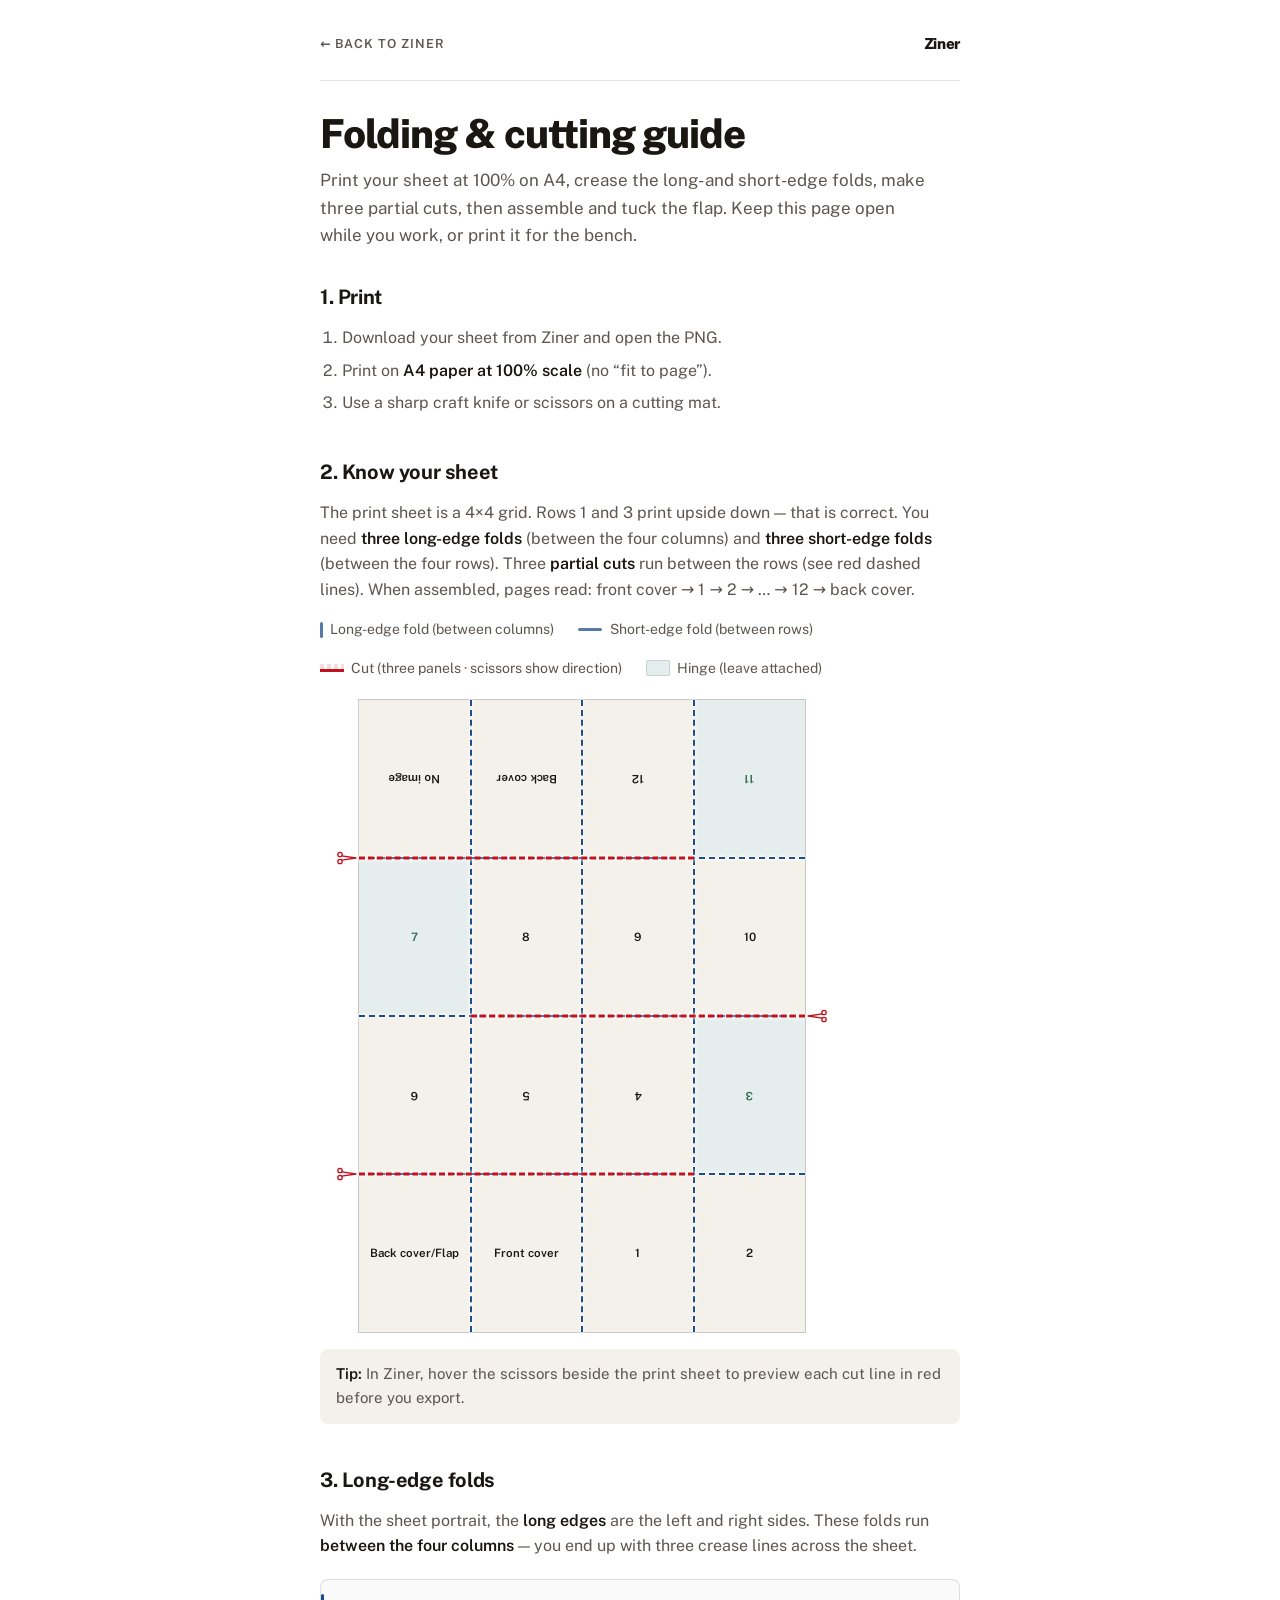
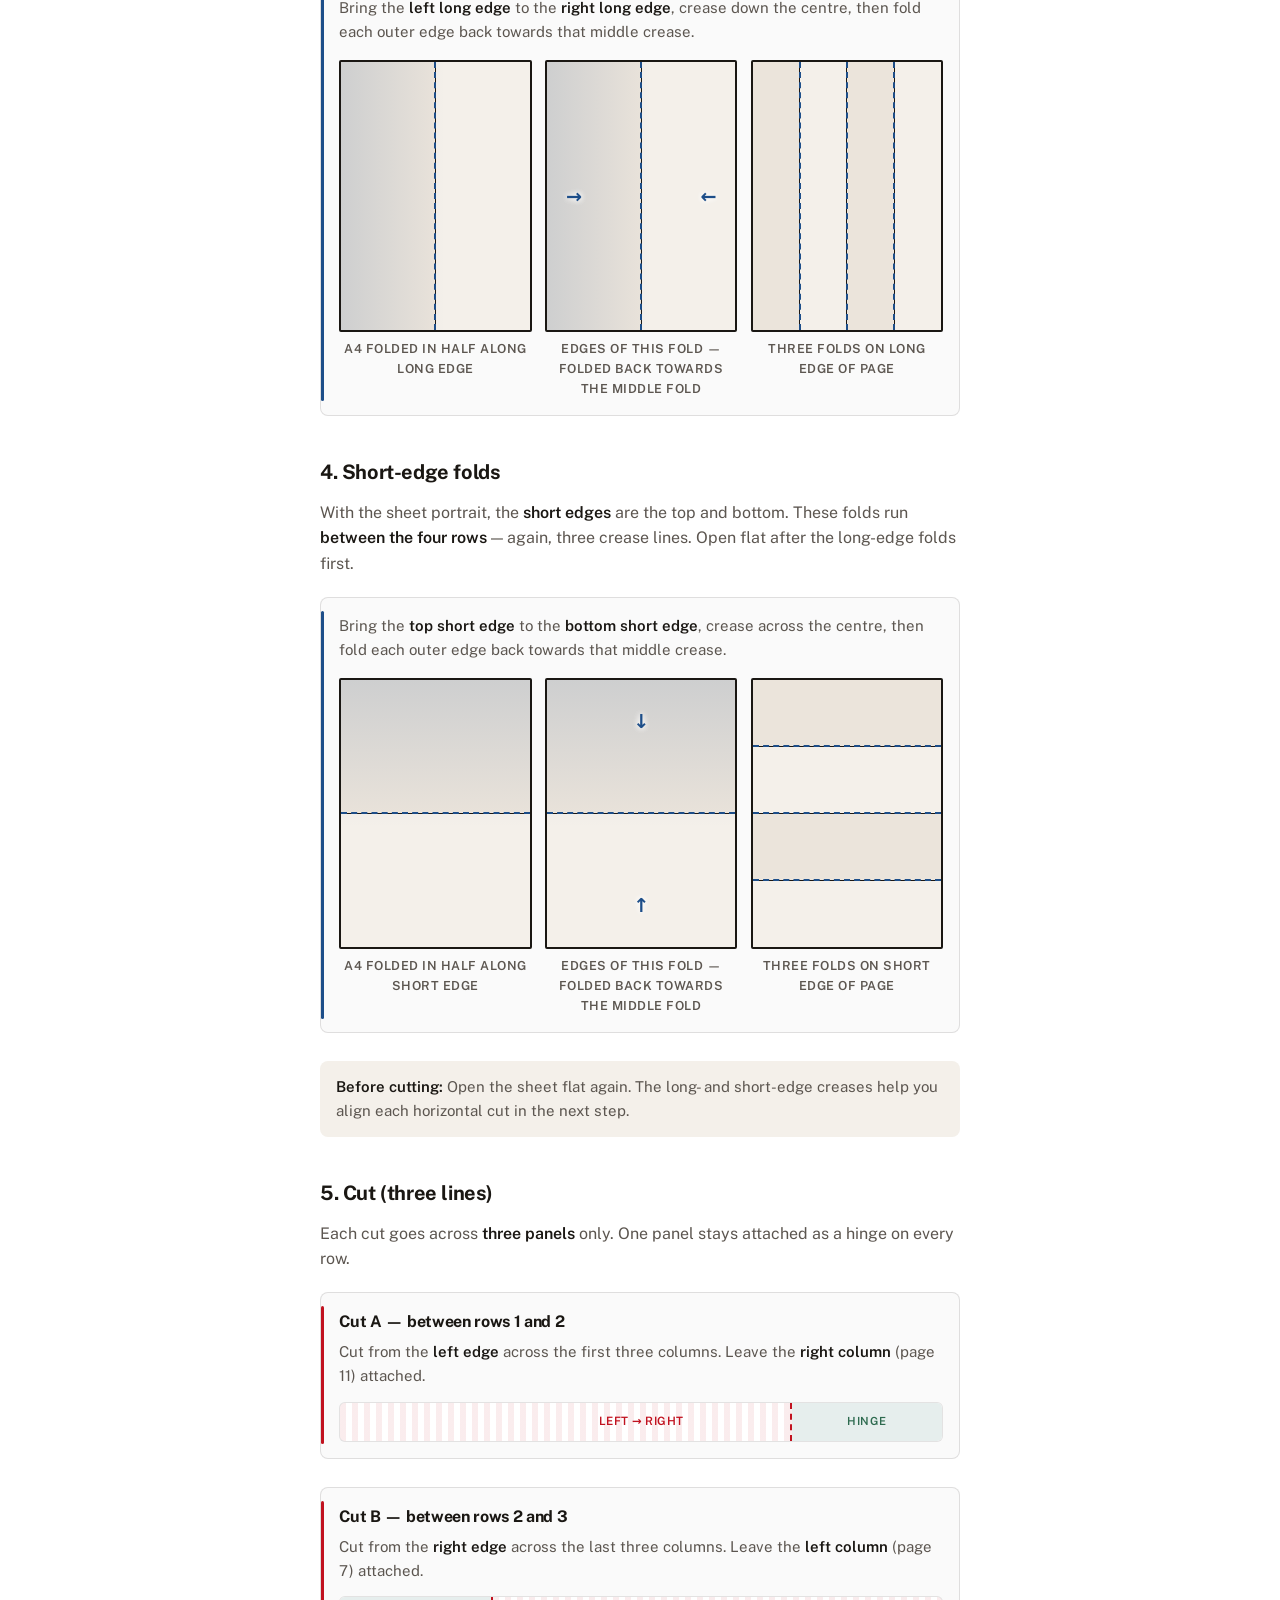
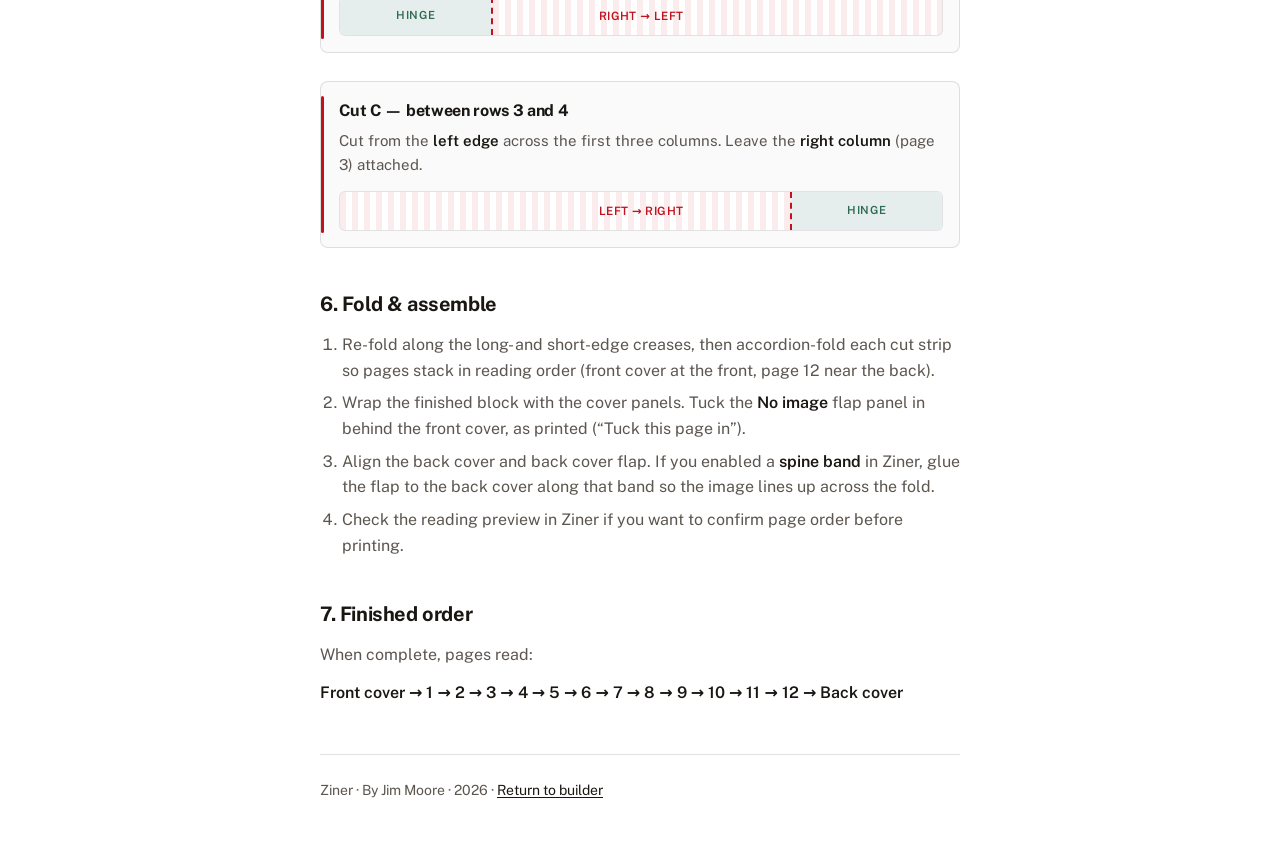
==== assemble.html @ 84a5a55b "Add folding and assembly guide with Fotosyn typography refresh. Introduce assemble.html for print fo" ====
<!DOCTYPE html>
<html lang="en">
<head>
  <meta charset="UTF-8">
  <meta name="viewport" content="width=device-width, initial-scale=1.0">
  <title>Folding &amp; cutting guide — Ziner</title>
  <meta name="description" content="How to cut, fold, and assemble a Ziner zine from a single A4 print sheet.">
  <link rel="preconnect" href="https://fonts.googleapis.com">
  <link rel="preconnect" href="https://fonts.gstatic.com" crossorigin>
  <link href="https://fonts.googleapis.com/css2?family=Public+Sans:wght@400;500;600;700;800&family=JetBrains+Mono:wght@400;500&display=swap" rel="stylesheet">
  <link rel="stylesheet" href="assemble.css">
</head>
<body>
  <div class="page">
    <header class="topbar">
      <a class="topbar__back" href="index.html">← Back to Ziner</a>
      <span class="topbar__brand">Ziner</span>
    </header>

    <div class="hero">
      <h1 class="hero__title">Folding &amp; cutting guide</h1>
      <p class="hero__lede">Print your sheet at 100% on A4, crease the long- and short-edge folds, make three partial cuts, then assemble and tuck the flap. Keep this page open while you work, or print it for the bench.</p>
    </div>

    <section class="section">
      <h2>1. Print</h2>
      <ol>
        <li>Download your sheet from Ziner and open the PNG.</li>
        <li>Print on <strong>A4 paper at 100% scale</strong> (no “fit to page”).</li>
        <li>Use a sharp craft knife or scissors on a cutting mat.</li>
      </ol>
    </section>

    <section class="section">
      <h2>2. Know your sheet</h2>
      <p>The print sheet is a 4×4 grid. Rows 1 and 3 print upside down — that is correct. You need <strong>three long-edge folds</strong> (between the four columns) and <strong>three short-edge folds</strong> (between the four rows). Three <strong>partial cuts</strong> run between the rows (see red dashed lines). When assembled, pages read: front cover → 1 → 2 → … → 12 → back cover.</p>

      <div class="legend" aria-hidden="true">
        <span class="legend__item"><span class="legend__swatch legend__swatch--fold legend__swatch--fold-long"></span> Long-edge fold (between columns)</span>
        <span class="legend__item"><span class="legend__swatch legend__swatch--fold legend__swatch--fold-short"></span> Short-edge fold (between rows)</span>
        <span class="legend__item"><span class="legend__swatch legend__swatch--cut"></span> Cut (three panels · scissors show direction)</span>
        <span class="legend__item"><span class="legend__swatch legend__swatch--hinge"></span> Hinge (leave attached)</span>
      </div>

      <div class="sheet-diagram-wrap">
        <div class="sheet-diagram-cuts sheet-diagram-cuts--left" aria-hidden="true">
          <div class="sheet-diagram__cut-guide sheet-diagram__cut-guide--1-2">
            <svg class="sheet-diagram__scissors" viewBox="0 0 24 16" width="22" height="14" aria-hidden="true">
              <circle cx="4" cy="4" r="2.5" fill="none" stroke="currentColor" stroke-width="1.5"/>
              <circle cx="4" cy="12" r="2.5" fill="none" stroke="currentColor" stroke-width="1.5"/>
              <path d="M6 5.5 L22 8" stroke="currentColor" stroke-width="1.5" stroke-linecap="round"/>
              <path d="M6 10.5 L22 8" stroke="currentColor" stroke-width="1.5" stroke-linecap="round"/>
            </svg>
          </div>
          <div class="sheet-diagram__cut-guide sheet-diagram__cut-guide--3-4">
            <svg class="sheet-diagram__scissors" viewBox="0 0 24 16" width="22" height="14" aria-hidden="true">
              <circle cx="4" cy="4" r="2.5" fill="none" stroke="currentColor" stroke-width="1.5"/>
              <circle cx="4" cy="12" r="2.5" fill="none" stroke="currentColor" stroke-width="1.5"/>
              <path d="M6 5.5 L22 8" stroke="currentColor" stroke-width="1.5" stroke-linecap="round"/>
              <path d="M6 10.5 L22 8" stroke="currentColor" stroke-width="1.5" stroke-linecap="round"/>
            </svg>
          </div>
        </div>

        <div class="sheet-diagram" role="img" aria-label="Four by four zine sheet with fold creases, hinge panels, and three partial cut lines between rows one and two, two and three, and three and four.">
          <span class="sheet-diagram__fold-line sheet-diagram__fold-line--long sheet-diagram__fold-line--pos-1" aria-hidden="true"></span>
          <span class="sheet-diagram__fold-line sheet-diagram__fold-line--long sheet-diagram__fold-line--pos-2" aria-hidden="true"></span>
          <span class="sheet-diagram__fold-line sheet-diagram__fold-line--long sheet-diagram__fold-line--pos-3" aria-hidden="true"></span>
          <span class="sheet-diagram__fold-line sheet-diagram__fold-line--short sheet-diagram__fold-line--pos-1" aria-hidden="true"></span>
          <span class="sheet-diagram__fold-line sheet-diagram__fold-line--short sheet-diagram__fold-line--pos-2" aria-hidden="true"></span>
          <span class="sheet-diagram__fold-line sheet-diagram__fold-line--short sheet-diagram__fold-line--pos-3" aria-hidden="true"></span>

          <div class="sheet-row">
            <div class="panel panel--flipped">No image</div>
            <div class="panel panel--flipped">Back cover</div>
            <div class="panel panel--flipped">12</div>
            <div class="panel panel--flipped panel--hinge">11</div>
          </div>
          <div class="sheet-row">
            <div class="panel panel--hinge">7</div>
            <div class="panel">8</div>
            <div class="panel">9</div>
            <div class="panel">10</div>
          </div>
          <div class="sheet-row">
            <div class="panel panel--flipped">6</div>
            <div class="panel panel--flipped">5</div>
            <div class="panel panel--flipped">4</div>
            <div class="panel panel--flipped panel--hinge">3</div>
          </div>
          <div class="sheet-row">
            <div class="panel">Back cover/Flap</div>
            <div class="panel">Front cover</div>
            <div class="panel">1</div>
            <div class="panel">2</div>
          </div>

          <span class="sheet-diagram__cut-span sheet-diagram__cut-span--1-2 sheet-diagram__cut-span--from-left" aria-hidden="true"></span>
          <span class="sheet-diagram__cut-span sheet-diagram__cut-span--2-3 sheet-diagram__cut-span--from-right" aria-hidden="true"></span>
          <span class="sheet-diagram__cut-span sheet-diagram__cut-span--3-4 sheet-diagram__cut-span--from-left" aria-hidden="true"></span>
        </div>

        <div class="sheet-diagram-cuts sheet-diagram-cuts--right" aria-hidden="true">
          <div class="sheet-diagram__cut-guide sheet-diagram__cut-guide--2-3">
            <svg class="sheet-diagram__scissors sheet-diagram__scissors--flip" viewBox="0 0 24 16" width="22" height="14" aria-hidden="true">
              <circle cx="4" cy="4" r="2.5" fill="none" stroke="currentColor" stroke-width="1.5"/>
              <circle cx="4" cy="12" r="2.5" fill="none" stroke="currentColor" stroke-width="1.5"/>
              <path d="M6 5.5 L22 8" stroke="currentColor" stroke-width="1.5" stroke-linecap="round"/>
              <path d="M6 10.5 L22 8" stroke="currentColor" stroke-width="1.5" stroke-linecap="round"/>
            </svg>
          </div>
        </div>
      </div>

      <p class="note"><strong>Tip:</strong> In Ziner, hover the scissors beside the print sheet to preview each cut line in red before you export.</p>
    </section>

    <section class="section">
      <h2>3. Long-edge folds</h2>
      <p>With the sheet portrait, the <strong>long edges</strong> are the left and right sides. These folds run <strong>between the four columns</strong> — you end up with three crease lines across the sheet.</p>

      <div class="fold-block">
        <p>Bring the <strong>left long edge</strong> to the <strong>right long edge</strong>, crease down the centre, then fold each outer edge back towards that middle crease.</p>
        <div class="fold-sequence" aria-hidden="true">
          <figure class="fold-step">
            <div class="fold-sheet fold-sheet--half">
              <div class="fold-sheet__cols">
                <span class="fold-sheet__col"></span>
                <span class="fold-sheet__col"></span>
                <span class="fold-sheet__col"></span>
                <span class="fold-sheet__col"></span>
              </div>
              <span class="fold-sheet__crease"></span>
            </div>
            <figcaption>A4 folded in half along long edge</figcaption>
          </figure>
          <figure class="fold-step">
            <div class="fold-sheet fold-sheet--half">
              <div class="fold-sheet__cols">
                <span class="fold-sheet__col"></span>
                <span class="fold-sheet__col"></span>
                <span class="fold-sheet__col"></span>
                <span class="fold-sheet__col"></span>
              </div>
              <span class="fold-sheet__crease"></span>
              <span class="fold-sheet__edge-arrow fold-sheet__edge-arrow--left">→</span>
              <span class="fold-sheet__edge-arrow fold-sheet__edge-arrow--right">←</span>
            </div>
            <figcaption>Edges of this fold — folded back towards the middle fold</figcaption>
          </figure>
          <figure class="fold-step">
            <div class="fold-sheet">
              <div class="fold-sheet__cols">
                <span class="fold-sheet__col"></span>
                <span class="fold-sheet__col"></span>
                <span class="fold-sheet__col"></span>
                <span class="fold-sheet__col"></span>
              </div>
              <span class="fold-sheet__crease fold-sheet__crease--quarter-left"></span>
              <span class="fold-sheet__crease"></span>
              <span class="fold-sheet__crease fold-sheet__crease--quarter-right"></span>
            </div>
            <figcaption>Three folds on long edge of page</figcaption>
          </figure>
        </div>
      </div>
    </section>

    <section class="section">
      <h2>4. Short-edge folds</h2>
      <p>With the sheet portrait, the <strong>short edges</strong> are the top and bottom. These folds run <strong>between the four rows</strong> — again, three crease lines. Open flat after the long-edge folds first.</p>

      <div class="fold-block">
        <p>Bring the <strong>top short edge</strong> to the <strong>bottom short edge</strong>, crease across the centre, then fold each outer edge back towards that middle crease.</p>
        <div class="fold-sequence" aria-hidden="true">
          <figure class="fold-step">
            <div class="fold-sheet fold-sheet--half-h">
              <div class="fold-sheet__rows">
                <span class="fold-sheet__row"></span>
                <span class="fold-sheet__row"></span>
                <span class="fold-sheet__row"></span>
                <span class="fold-sheet__row"></span>
              </div>
              <span class="fold-sheet__crease-h"></span>
            </div>
            <figcaption>A4 folded in half along short edge</figcaption>
          </figure>
          <figure class="fold-step">
            <div class="fold-sheet fold-sheet--half-h">
              <div class="fold-sheet__rows">
                <span class="fold-sheet__row"></span>
                <span class="fold-sheet__row"></span>
                <span class="fold-sheet__row"></span>
                <span class="fold-sheet__row"></span>
              </div>
              <span class="fold-sheet__crease-h"></span>
              <span class="fold-sheet__edge-arrow fold-sheet__edge-arrow--top">↓</span>
              <span class="fold-sheet__edge-arrow fold-sheet__edge-arrow--bottom">↑</span>
            </div>
            <figcaption>Edges of this fold — folded back towards the middle fold</figcaption>
          </figure>
          <figure class="fold-step">
            <div class="fold-sheet">
              <div class="fold-sheet__rows">
                <span class="fold-sheet__row"></span>
                <span class="fold-sheet__row"></span>
                <span class="fold-sheet__row"></span>
                <span class="fold-sheet__row"></span>
              </div>
              <span class="fold-sheet__crease-h fold-sheet__crease-h--quarter-top"></span>
              <span class="fold-sheet__crease-h"></span>
              <span class="fold-sheet__crease-h fold-sheet__crease-h--quarter-bottom"></span>
            </div>
            <figcaption>Three folds on short edge of page</figcaption>
          </figure>
        </div>
      </div>

      <p class="note"><strong>Before cutting:</strong> Open the sheet flat again. The long- and short-edge creases help you align each horizontal cut in the next step.</p>
    </section>

    <section class="section">
      <h2>5. Cut (three lines)</h2>
      <p>Each cut goes across <strong>three panels</strong> only. One panel stays attached as a hinge on every row.</p>

      <div class="cut-block">
        <h3>Cut A — between rows 1 and 2</h3>
        <p>Cut from the <strong>left edge</strong> across the first three columns. Leave the <strong>right column</strong> (page 11) attached.</p>
        <div class="cut-visual" aria-hidden="true">
          <div class="cut-visual__segments">
            <div class="cut-visual__cut"></div>
            <div class="cut-visual__hinge">Hinge</div>
          </div>
          <span class="cut-visual__label">Left → right</span>
        </div>
      </div>

      <div class="cut-block">
        <h3>Cut B — between rows 2 and 3</h3>
        <p>Cut from the <strong>right edge</strong> across the last three columns. Leave the <strong>left column</strong> (page 7) attached.</p>
        <div class="cut-visual" aria-hidden="true">
          <div class="cut-visual__segments cut-visual__segments--reverse">
            <div class="cut-visual__cut"></div>
            <div class="cut-visual__hinge">Hinge</div>
          </div>
          <span class="cut-visual__label">Right → left</span>
        </div>
      </div>

      <div class="cut-block">
        <h3>Cut C — between rows 3 and 4</h3>
        <p>Cut from the <strong>left edge</strong> across the first three columns. Leave the <strong>right column</strong> (page 3) attached.</p>
        <div class="cut-visual" aria-hidden="true">
          <div class="cut-visual__segments">
            <div class="cut-visual__cut"></div>
            <div class="cut-visual__hinge">Hinge</div>
          </div>
          <span class="cut-visual__label">Left → right</span>
        </div>
      </div>
    </section>

    <section class="section">
      <h2>6. Fold &amp; assemble</h2>
      <ol>
        <li>Re-fold along the long- and short-edge creases, then accordion-fold each cut strip so pages stack in reading order (front cover at the front, page 12 near the back).</li>
        <li>Wrap the finished block with the cover panels. Tuck the <strong>No image</strong> flap panel in behind the front cover, as printed (“Tuck this page in”).</li>
        <li>Align the back cover and back cover flap. If you enabled a <strong>spine band</strong> in Ziner, glue the flap to the back cover along that band so the image lines up across the fold.</li>
        <li>Check the reading preview in Ziner if you want to confirm page order before printing.</li>
      </ol>
    </section>

    <section class="section">
      <h2>7. Finished order</h2>
      <p>When complete, pages read:</p>
      <p><strong>Front cover → 1 → 2 → 3 → 4 → 5 → 6 → 7 → 8 → 9 → 10 → 11 → 12 → Back cover</strong></p>
    </section>

    <footer class="footer">
      <p>Ziner · By Jim Moore · 2026 · <a href="index.html">Return to builder</a></p>
    </footer>
  </div>
</body>
</html>
---- assemble.css ----
*,
*::before,
*::after {
  box-sizing: border-box;
}

:root {
  --bg: #ffffff;
  --ink: #1a1713;
  --muted: #5c5650;
  --line: rgba(26, 23, 19, 0.12);
  --cut: #c1121f;
  --fold: #1d4e89;
  --sheet-grid: rgba(26, 23, 19, 0.07);
  --sheet-outline: rgba(26, 23, 19, 0.18);
  --hinge: #2d6a4f;
  --hinge-fill: #e6eeed;
  --panel-bg: #f4f0ea;
  --display: "Public Sans", system-ui, sans-serif;
  --sans: "Public Sans", system-ui, sans-serif;
  --mono: "JetBrains Mono", monospace;
  --page-max: 44rem;
  --page-pad: clamp(1.25rem, 4vw, 2rem);
}

html {
  scroll-behavior: smooth;
  -webkit-text-size-adjust: 100%;
  text-size-adjust: 100%;
}

body {
  margin: 0;
  background: var(--bg);
  color: var(--ink);
  font-family: var(--sans);
  font-size: 1rem;
  font-weight: 400;
  line-height: 1.6;
  -webkit-font-smoothing: antialiased;
}

a {
  color: var(--ink);
  text-underline-offset: 2px;
}

a:hover {
  color: var(--muted);
}

.page {
  width: min(var(--page-max), 100%);
  margin: 0 auto;
  padding: var(--page-pad);
  padding-bottom: 3rem;
}

.topbar {
  display: flex;
  align-items: center;
  justify-content: space-between;
  gap: 1rem;
  padding-bottom: 1.5rem;
  margin-bottom: 2rem;
  border-bottom: 1px solid var(--line);
}

.topbar__back {
  font-size: 0.78rem;
  font-weight: 600;
  letter-spacing: 0.08em;
  text-transform: uppercase;
  text-decoration: none;
  color: var(--muted);
}

.topbar__back:hover {
  color: var(--ink);
}

.topbar__brand {
  font-family: var(--display);
  font-weight: 800;
  font-size: 0.95rem;
  letter-spacing: -0.02em;
}

.hero__title {
  margin: 0 0 0.75rem;
  font-family: var(--display);
  font-weight: 800;
  font-size: clamp(1.75rem, 5vw, 2.5rem);
  letter-spacing: -0.03em;
  line-height: 1.05;
}

.hero__lede {
  margin: 0 0 2rem;
  font-size: 1.0625rem;
  color: var(--muted);
  max-width: 38rem;
}

.section {
  margin-bottom: 2.5rem;
}

.section h2 {
  margin: 0 0 0.75rem;
  font-family: var(--display);
  font-weight: 700;
  font-size: 1.25rem;
  letter-spacing: -0.02em;
}

.section p,
.section ol {
  margin: 0 0 0.75rem;
  color: var(--muted);
}

.section p:last-child,
.section ol:last-child {
  margin-bottom: 0;
}

.section strong {
  color: var(--ink);
  font-weight: 600;
}

.section ol {
  padding-left: 1.35rem;
}

.section li {
  margin-bottom: 0.45rem;
}

.legend {
  display: flex;
  flex-wrap: wrap;
  gap: 1rem 1.5rem;
  margin: 1rem 0 1.25rem;
  font-size: 0.875rem;
  color: var(--muted);
}

.legend__item {
  display: inline-flex;
  align-items: center;
  gap: 0.45rem;
}

.legend__swatch {
  width: 1.5rem;
  height: 0.2rem;
  border-radius: 999px;
}

.legend__swatch--cut {
  width: 1.5rem;
  height: 0.45rem;
  border-radius: 0;
  background: repeating-linear-gradient(
    90deg,
    rgba(193, 18, 31, 0.15),
    rgba(193, 18, 31, 0.15) 4px,
    transparent 4px,
    transparent 7px
  );
  box-shadow: inset 0 -3px 0 var(--cut);
}

.legend__swatch--hinge {
  width: 1.5rem;
  height: 1rem;
  border-radius: 2px;
  background: var(--hinge-fill);
  box-shadow: inset 0 0 0 1px rgba(45, 106, 79, 0.2);
}

.legend__swatch--fold {
  background: var(--fold);
  opacity: 0.75;
}

.legend__swatch--fold-long {
  width: 0.2rem;
  height: 1rem;
  border-radius: 2px;
}

.legend__swatch--fold-short {
  width: 1.5rem;
  height: 0.2rem;
  border-radius: 999px;
}

.sheet-diagram-wrap {
  display: flex;
  align-items: stretch;
  width: 100%;
  max-width: calc(28rem + 4.75rem);
  margin: 0 0 1rem;
}

.sheet-diagram-wrap .sheet-diagram {
  flex: 1;
  min-width: 0;
  max-width: none;
  margin: 0;
}

.sheet-diagram-cuts {
  position: relative;
  flex: 0 0 2.375rem;
  width: 2.375rem;
}

.sheet-diagram__cut-guide {
  position: absolute;
  left: 0;
  right: 0;
  display: flex;
  align-items: center;
  transform: translateY(-50%);
}

.sheet-diagram__cut-guide--1-2 {
  top: 25%;
}

.sheet-diagram__cut-guide--2-3 {
  top: 50%;
}

.sheet-diagram__cut-guide--3-4 {
  top: 75%;
}

.sheet-diagram-cuts--left .sheet-diagram__cut-guide {
  justify-content: flex-end;
}

.sheet-diagram-cuts--right .sheet-diagram__cut-guide {
  justify-content: flex-start;
}

.sheet-diagram__scissors {
  flex-shrink: 0;
  color: var(--cut);
}

.sheet-diagram__scissors--flip {
  transform: scaleX(-1);
}

.sheet-diagram__cut-span {
  position: absolute;
  z-index: 5;
  height: 0;
  border-top: 3px dashed var(--cut);
  pointer-events: none;
  filter: drop-shadow(0 0 2px #fff);
}

.sheet-diagram__cut-span--from-left {
  left: 0;
  width: 75%;
}

.sheet-diagram__cut-span--from-right {
  right: 0;
  width: 75%;
}

.sheet-diagram__cut-span--1-2 {
  top: 25%;
  transform: translateY(-50%);
}

.sheet-diagram__cut-span--2-3 {
  top: 50%;
  transform: translateY(-50%);
}

.sheet-diagram__cut-span--3-4 {
  top: 75%;
  transform: translateY(-50%);
}

.sheet-diagram {
  position: relative;
  display: grid;
  grid-template-rows: repeat(4, 1fr);
  aspect-ratio: 1 / 1.414;
  max-width: 28rem;
  border: 1px solid var(--sheet-outline);
  background: var(--sheet-grid);
  gap: 1px;
}

.sheet-row {
  display: grid;
  grid-template-columns: repeat(4, 1fr);
  gap: 1px;
  min-height: 0;
}

.sheet-row + .sheet-row {
  margin-top: 1px;
}

.panel {
  position: relative;
  z-index: 1;
  display: flex;
  align-items: center;
  justify-content: center;
  padding: 0.35rem;
  background: var(--panel-bg);
  font-size: clamp(0.55rem, 2.4vw, 0.72rem);
  font-weight: 600;
  line-height: 1.15;
  text-align: center;
  color: var(--ink);
}

.panel--flipped {
  transform: rotate(180deg);
}

.panel--hinge,
.cut-visual__hinge {
  background: var(--hinge-fill);
  color: var(--hinge);
}

.panel--hinge small {
  color: var(--hinge);
}

.panel small {
  display: block;
  font-size: 0.85em;
  font-weight: 500;
  color: var(--muted);
}

.sheet-diagram__fold-line {
  position: absolute;
  pointer-events: none;
  z-index: 2;
  filter: drop-shadow(0 0 1px #fff) drop-shadow(0 0 2px #fff);
}

.sheet-diagram__fold-line--long {
  top: 0;
  bottom: 0;
  width: 0;
  border-left: 2.5px dashed var(--fold);
  transform: translateX(-50%);
}

.sheet-diagram__fold-line--long.sheet-diagram__fold-line--pos-1 {
  left: 25%;
}

.sheet-diagram__fold-line--long.sheet-diagram__fold-line--pos-2 {
  left: 50%;
}

.sheet-diagram__fold-line--long.sheet-diagram__fold-line--pos-3 {
  left: 75%;
}

.sheet-diagram__fold-line--short {
  left: 0;
  right: 0;
  height: 0;
  border-top: 2.5px dashed var(--fold);
  transform: translateY(-50%);
}

.sheet-diagram__fold-line--short.sheet-diagram__fold-line--pos-1 {
  top: 25%;
}

.sheet-diagram__fold-line--short.sheet-diagram__fold-line--pos-2 {
  top: 50%;
}

.sheet-diagram__fold-line--short.sheet-diagram__fold-line--pos-3 {
  top: 75%;
}

.fold-block {
  position: relative;
  margin: 1.25rem 0 1.75rem;
  padding: 1rem 1rem 1rem 1.15rem;
  border: 1px solid var(--line);
  border-radius: 8px;
  background: #fafafa;
}

.fold-block h3 {
  margin: 0 0 0.35rem;
  font-family: var(--display);
  font-size: 1rem;
  font-weight: 700;
  letter-spacing: -0.02em;
}

.fold-block p {
  margin: 0;
  font-size: 0.9375rem;
  color: var(--muted);
}

.fold-block::before {
  content: "";
  position: absolute;
  left: 0;
  top: 0.85rem;
  bottom: 0.85rem;
  width: 3px;
  border-radius: 999px;
  background: var(--fold);
}

.fold-sequence {
  display: grid;
  grid-template-columns: repeat(3, minmax(0, 1fr));
  gap: 0.85rem;
  margin-top: 1rem;
}

.fold-step {
  margin: 0;
}

.fold-step figcaption {
  margin-top: 0.45rem;
  font-size: 0.78rem;
  font-weight: 600;
  letter-spacing: 0.04em;
  text-transform: uppercase;
  color: var(--muted);
  text-align: center;
}

.fold-sheet {
  position: relative;
  aspect-ratio: 1 / 1.414;
  border: 2px solid var(--ink);
  border-radius: 2px;
  background: var(--panel-bg);
  overflow: hidden;
}

.fold-sheet__cols {
  display: grid;
  grid-template-columns: repeat(4, 1fr);
  height: 100%;
  gap: 1px;
  background: var(--ink);
}

.fold-sheet__col {
  background: var(--panel-bg);
}

.fold-sheet__col:nth-child(odd) {
  background: #ebe4db;
}

.fold-sheet__crease {
  position: absolute;
  top: 0;
  bottom: 0;
  left: 50%;
  border-left: 2px dashed var(--fold);
  transform: translateX(-50%);
  z-index: 1;
}

.fold-sheet__crease--quarter-left {
  left: 25%;
}

.fold-sheet__crease--quarter-right {
  left: 75%;
}

.fold-sheet__rows {
  display: grid;
  grid-template-rows: repeat(4, 1fr);
  height: 100%;
  gap: 1px;
  background: var(--ink);
}

.fold-sheet__row {
  background: var(--panel-bg);
}

.fold-sheet__row:nth-child(odd) {
  background: #ebe4db;
}

.fold-sheet__crease-h {
  position: absolute;
  left: 0;
  right: 0;
  top: 50%;
  border-top: 2px dashed var(--fold);
  transform: translateY(-50%);
  z-index: 1;
}

.fold-sheet__crease-h--quarter-top {
  top: 25%;
}

.fold-sheet__crease-h--quarter-bottom {
  top: 75%;
}

.fold-sheet__arrow {
  position: absolute;
  inset: 0;
  display: flex;
  align-items: center;
  justify-content: center;
  font-size: 1.35rem;
  color: var(--fold);
  font-weight: 700;
  text-shadow: 0 0 6px #fff, 0 0 6px #fff;
  z-index: 2;
}

.fold-sheet__a4-label {
  position: absolute;
  inset: 0;
  display: flex;
  align-items: center;
  justify-content: center;
  font-size: 0.72rem;
  font-weight: 700;
  letter-spacing: 0.08em;
  text-transform: uppercase;
  color: var(--muted);
  z-index: 1;
}

.fold-sheet__edge-arrow {
  position: absolute;
  top: 50%;
  transform: translateY(-50%);
  font-size: 1.2rem;
  color: var(--fold);
  font-weight: 700;
  text-shadow: 0 0 6px #fff, 0 0 6px #fff;
  z-index: 2;
}

.fold-sheet__edge-arrow--left {
  left: 10%;
}

.fold-sheet__edge-arrow--right {
  right: 10%;
}

.fold-sheet__edge-arrow--top {
  top: 10%;
  left: 50%;
  transform: translateX(-50%);
}

.fold-sheet__edge-arrow--bottom {
  top: auto;
  bottom: 10%;
  left: 50%;
  transform: translateX(-50%);
}

.fold-sheet--half .fold-sheet__cols {
  grid-template-columns: repeat(2, 1fr);
}

.fold-sheet--half .fold-sheet__col:nth-child(n + 3) {
  display: none;
}

.fold-sheet--half::after {
  content: "";
  position: absolute;
  inset: 0;
  background: linear-gradient(90deg, rgba(29, 78, 137, 0.14), transparent 55%);
  pointer-events: none;
}

.fold-sheet--half-h .fold-sheet__rows {
  grid-template-rows: repeat(2, 1fr);
}

.fold-sheet--half-h .fold-sheet__row:nth-child(n + 3) {
  display: none;
}

.fold-sheet--half-h::after {
  content: "";
  position: absolute;
  inset: 0;
  background: linear-gradient(180deg, rgba(29, 78, 137, 0.14), transparent 55%);
  pointer-events: none;
}

.fold-sheet--stacked {
  display: flex;
  align-items: stretch;
  justify-content: center;
  background: #fff;
}

.fold-sheet__stack {
  position: relative;
  width: 28%;
  height: 88%;
  margin: auto 0;
  border: 2px solid var(--ink);
  border-radius: 2px;
  background: var(--panel-bg);
}

.fold-sheet__stack::before,
.fold-sheet__stack::after {
  content: "";
  position: absolute;
  inset: 0;
  border: 2px solid var(--ink);
  border-radius: 2px;
  background: var(--panel-bg);
}

.fold-sheet__stack::before {
  transform: translate(5px, -5px);
  opacity: 0.55;
}

.fold-sheet__stack::after {
  transform: translate(10px, -10px);
  opacity: 0.3;
}

.fold-sheet__stack-label {
  position: absolute;
  inset: 0;
  display: flex;
  align-items: center;
  justify-content: center;
  font-size: 0.62rem;
  font-weight: 700;
  letter-spacing: 0.05em;
  text-transform: uppercase;
  color: var(--fold);
  text-align: center;
  line-height: 1.25;
  padding: 0.25rem;
  z-index: 1;
}

.fold-sheet--stacked-h {
  display: flex;
  flex-direction: column;
  align-items: center;
  justify-content: center;
  background: #fff;
}

.fold-sheet__stack-h {
  position: relative;
  width: 88%;
  height: 28%;
  border: 2px solid var(--ink);
  border-radius: 2px;
  background: var(--panel-bg);
}

.fold-sheet__stack-h::before,
.fold-sheet__stack-h::after {
  content: "";
  position: absolute;
  inset: 0;
  border: 2px solid var(--ink);
  border-radius: 2px;
  background: var(--panel-bg);
}

.fold-sheet__stack-h::before {
  transform: translate(-5px, 5px);
  opacity: 0.55;
}

.fold-sheet__stack-h::after {
  transform: translate(-10px, 10px);
  opacity: 0.3;
}

@media (max-width: 640px) {
  .fold-sequence {
    grid-template-columns: 1fr;
    max-width: 14rem;
  }
}

.cut-block {
  position: relative;
  margin: 1.25rem 0 1.75rem;
  padding: 1rem 1rem 1rem 1.15rem;
  border: 1px solid var(--line);
  border-radius: 8px;
  background: #fafafa;
}

.cut-block h3 {
  margin: 0 0 0.35rem;
  font-family: var(--display);
  font-size: 1rem;
  font-weight: 700;
  letter-spacing: -0.02em;
}

.cut-block p {
  margin: 0;
  font-size: 0.9375rem;
  color: var(--muted);
}

.cut-block::before {
  content: "";
  position: absolute;
  left: 0;
  top: 0.85rem;
  bottom: 0.85rem;
  width: 3px;
  border-radius: 999px;
  background: var(--cut);
}

.cut-visual {
  position: relative;
  margin-top: 0.85rem;
  height: 2.5rem;
  border: 1px solid var(--line);
  border-radius: 6px;
  overflow: hidden;
  background: #fff;
}

.cut-visual__segments {
  display: grid;
  grid-template-columns: 3fr 1fr;
  height: 100%;
}

.cut-visual__segments--reverse {
  grid-template-columns: 1fr 3fr;
}

.cut-visual__cut {
  background: repeating-linear-gradient(
    90deg,
    rgba(193, 18, 31, 0.08),
    rgba(193, 18, 31, 0.08) 6px,
    transparent 6px,
    transparent 12px
  );
  border-right: 2px dashed var(--cut);
}

.cut-visual__segments--reverse .cut-visual__cut {
  border-right: none;
  border-left: 2px dashed var(--cut);
  order: 2;
}

.cut-visual__hinge {
  display: flex;
  align-items: center;
  justify-content: center;
  font-size: 0.7rem;
  font-weight: 600;
  letter-spacing: 0.06em;
  text-transform: uppercase;
}

.cut-visual__label {
  position: absolute;
  inset: 0;
  display: flex;
  align-items: center;
  justify-content: center;
  font-size: 0.72rem;
  font-weight: 600;
  letter-spacing: 0.04em;
  text-transform: uppercase;
  color: var(--cut);
  pointer-events: none;
}

.note {
  margin-top: 1rem;
  padding: 0.85rem 1rem;
  border-radius: 8px;
  background: var(--panel-bg);
  font-size: 0.9375rem;
  color: var(--muted);
}

.note strong {
  color: var(--ink);
}

.footer {
  margin-top: 3rem;
  padding-top: 1.5rem;
  border-top: 1px solid var(--line);
  font-size: 0.875rem;
  color: var(--muted);
}

.footer p {
  margin: 0;
}

@media print {
  .topbar__back {
    display: none;
  }

  .page {
    max-width: none;
    padding: 0;
  }

  .cut-block,
  .fold-block,
  .note {
    break-inside: avoid;
  }
}
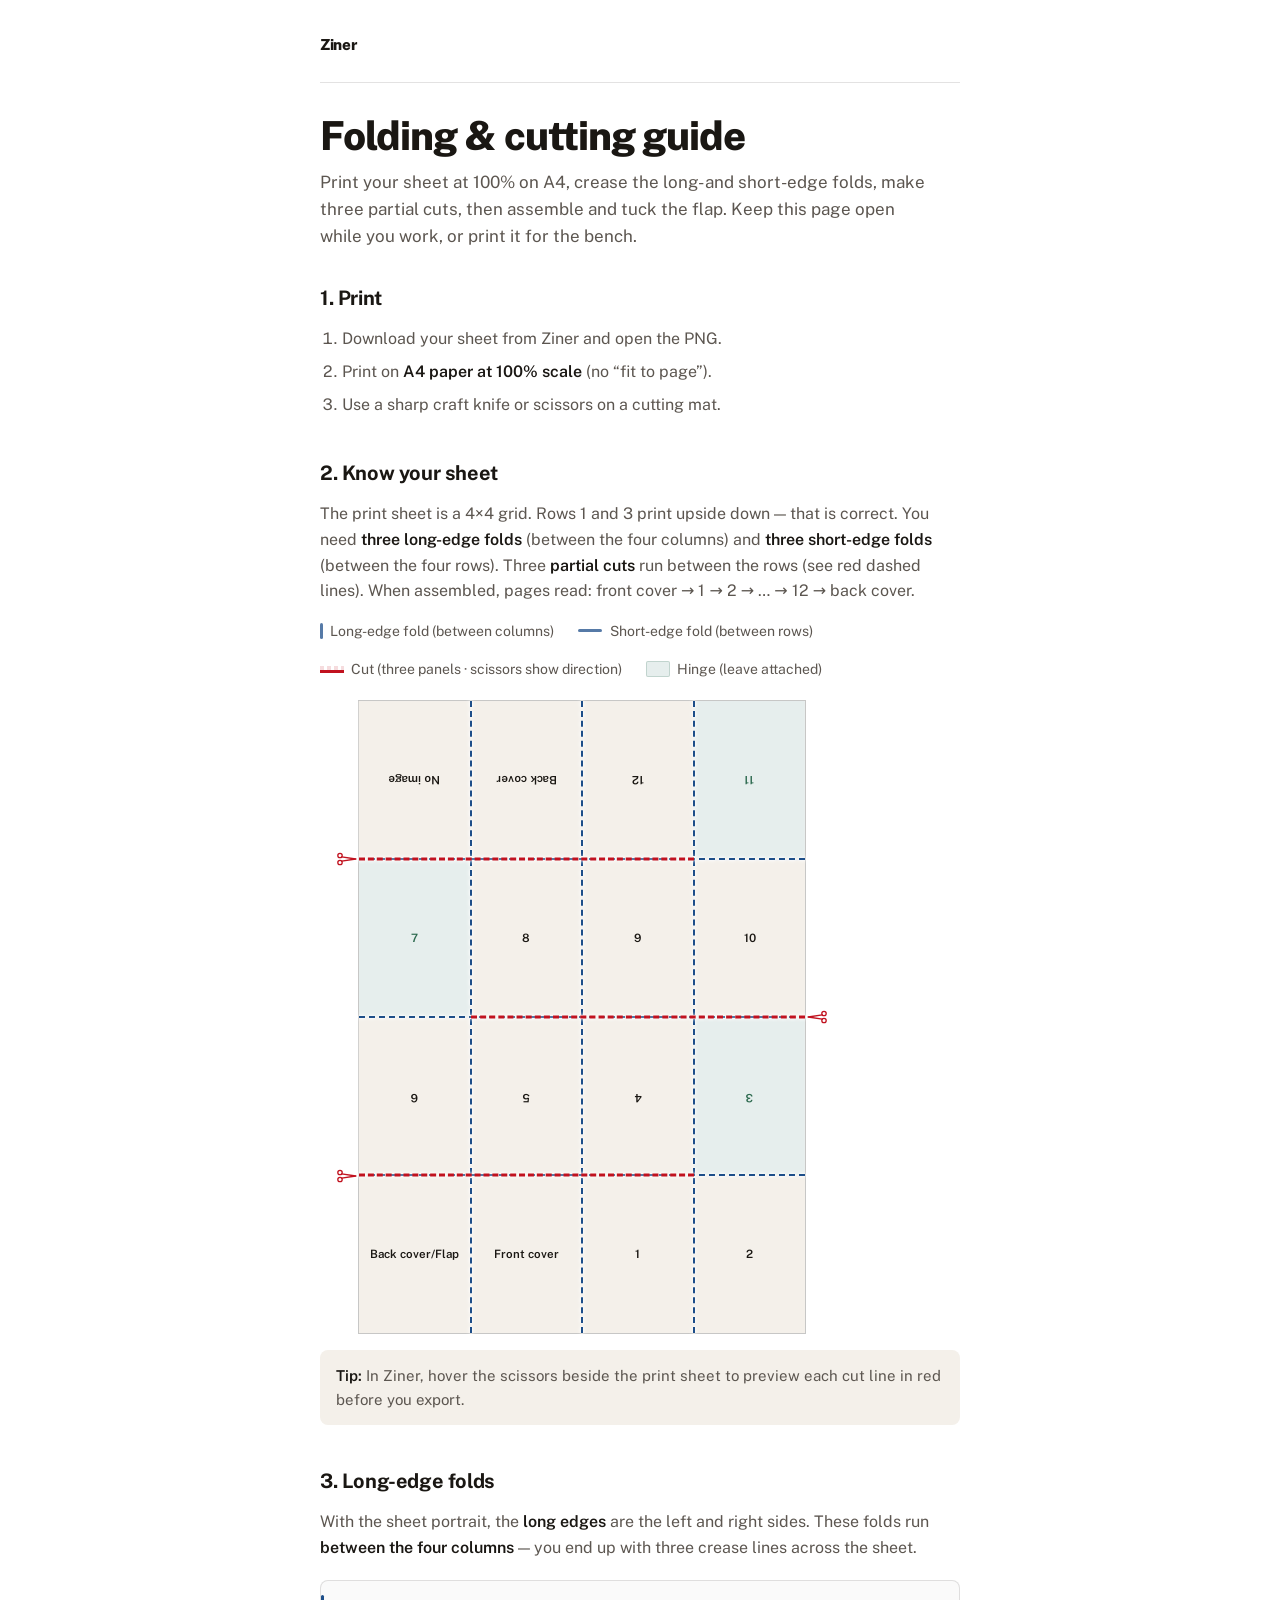
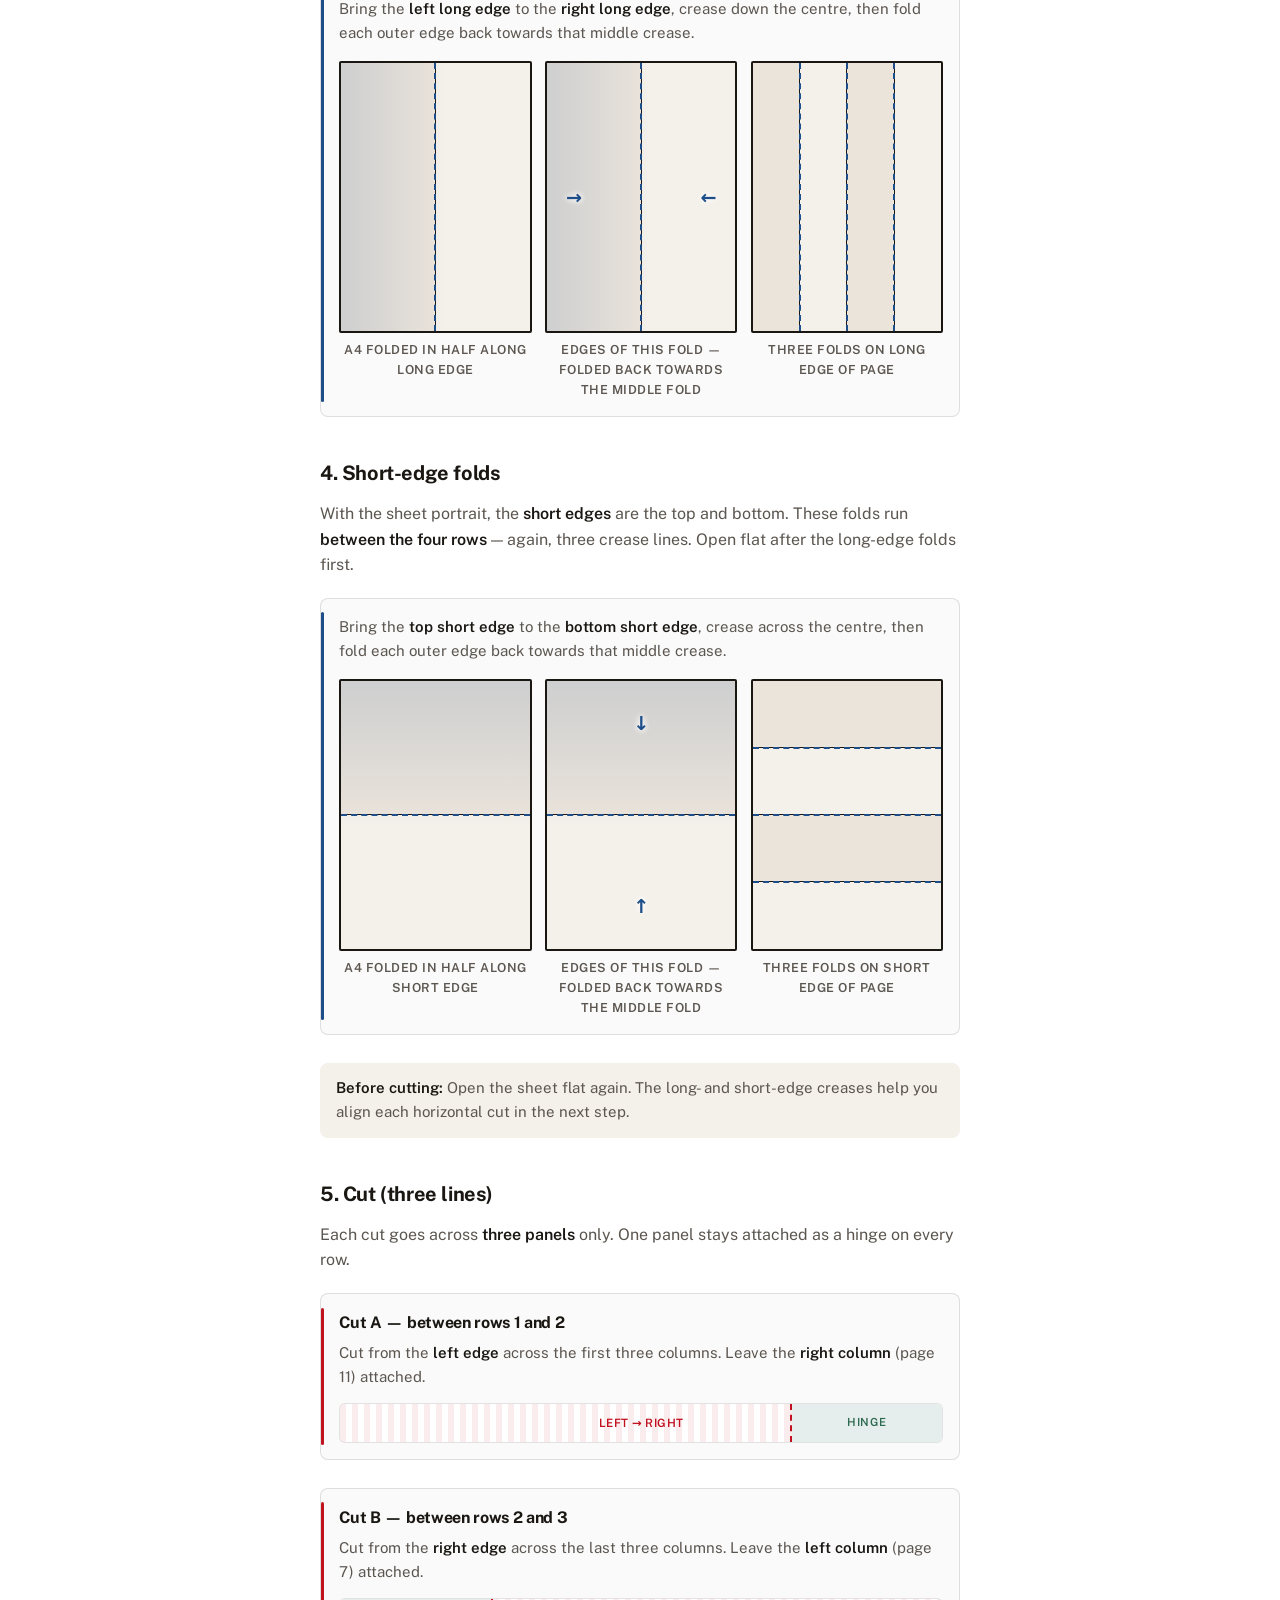
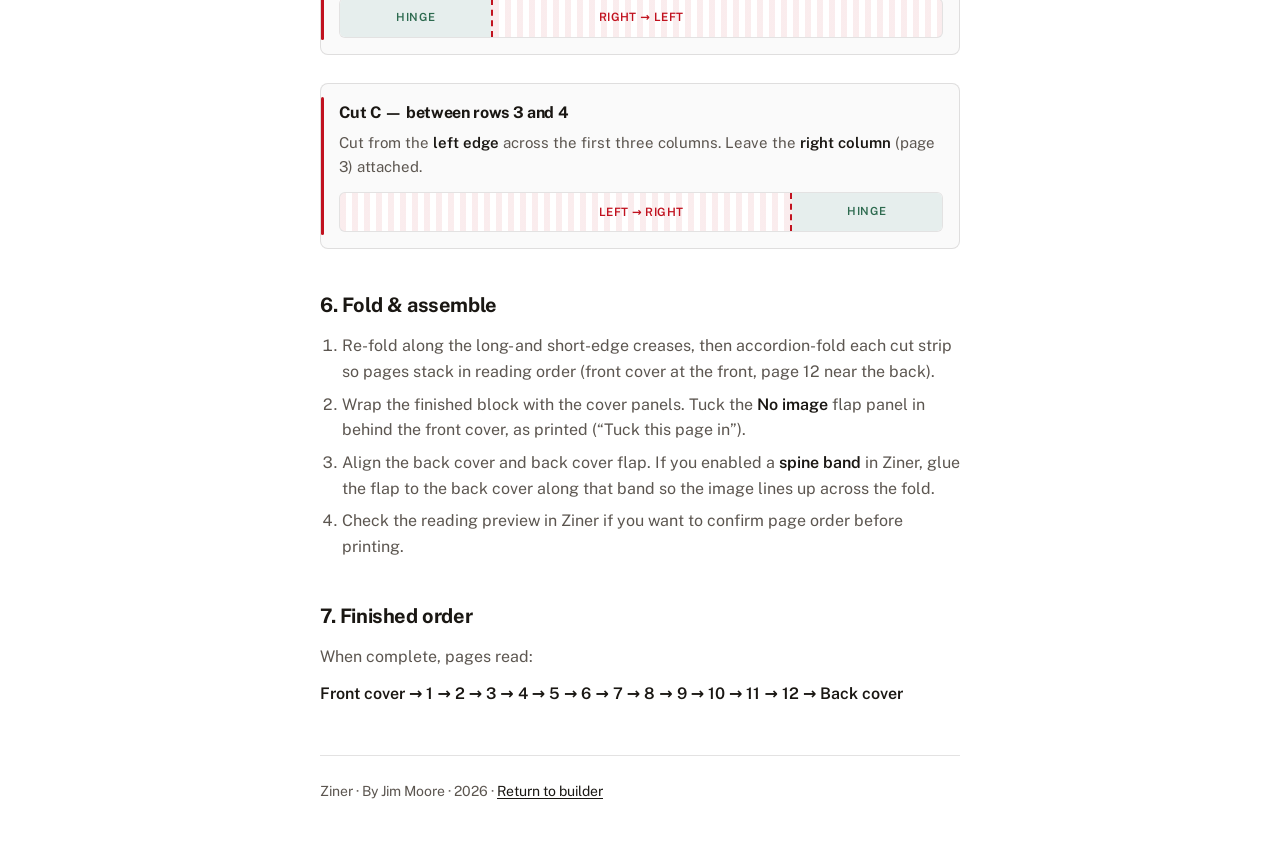
==== commit 2a2dedc6: "Remove Back to Ziner link from assembly guide. The guide opens in a new window, so a back link to th" ====
--- a/assemble.html
+++ b/assemble.html
@@ -13,7 +13,6 @@
 <body>
   <div class="page">
     <header class="topbar">
-      <a class="topbar__back" href="index.html">← Back to Ziner</a>
       <span class="topbar__brand">Ziner</span>
     </header>
 
--- a/assemble.css
+++ b/assemble.css
@@ -57,26 +57,9 @@
 }
 
 .topbar {
-  display: flex;
-  align-items: center;
-  justify-content: space-between;
-  gap: 1rem;
   padding-bottom: 1.5rem;
   margin-bottom: 2rem;
   border-bottom: 1px solid var(--line);
-}
-
-.topbar__back {
-  font-size: 0.78rem;
-  font-weight: 600;
-  letter-spacing: 0.08em;
-  text-transform: uppercase;
-  text-decoration: none;
-  color: var(--muted);
-}
-
-.topbar__back:hover {
-  color: var(--ink);
 }
 
 .topbar__brand {
@@ -838,10 +821,6 @@
 }
 
 @media print {
-  .topbar__back {
-    display: none;
-  }
-
   .page {
     max-width: none;
     padding: 0;
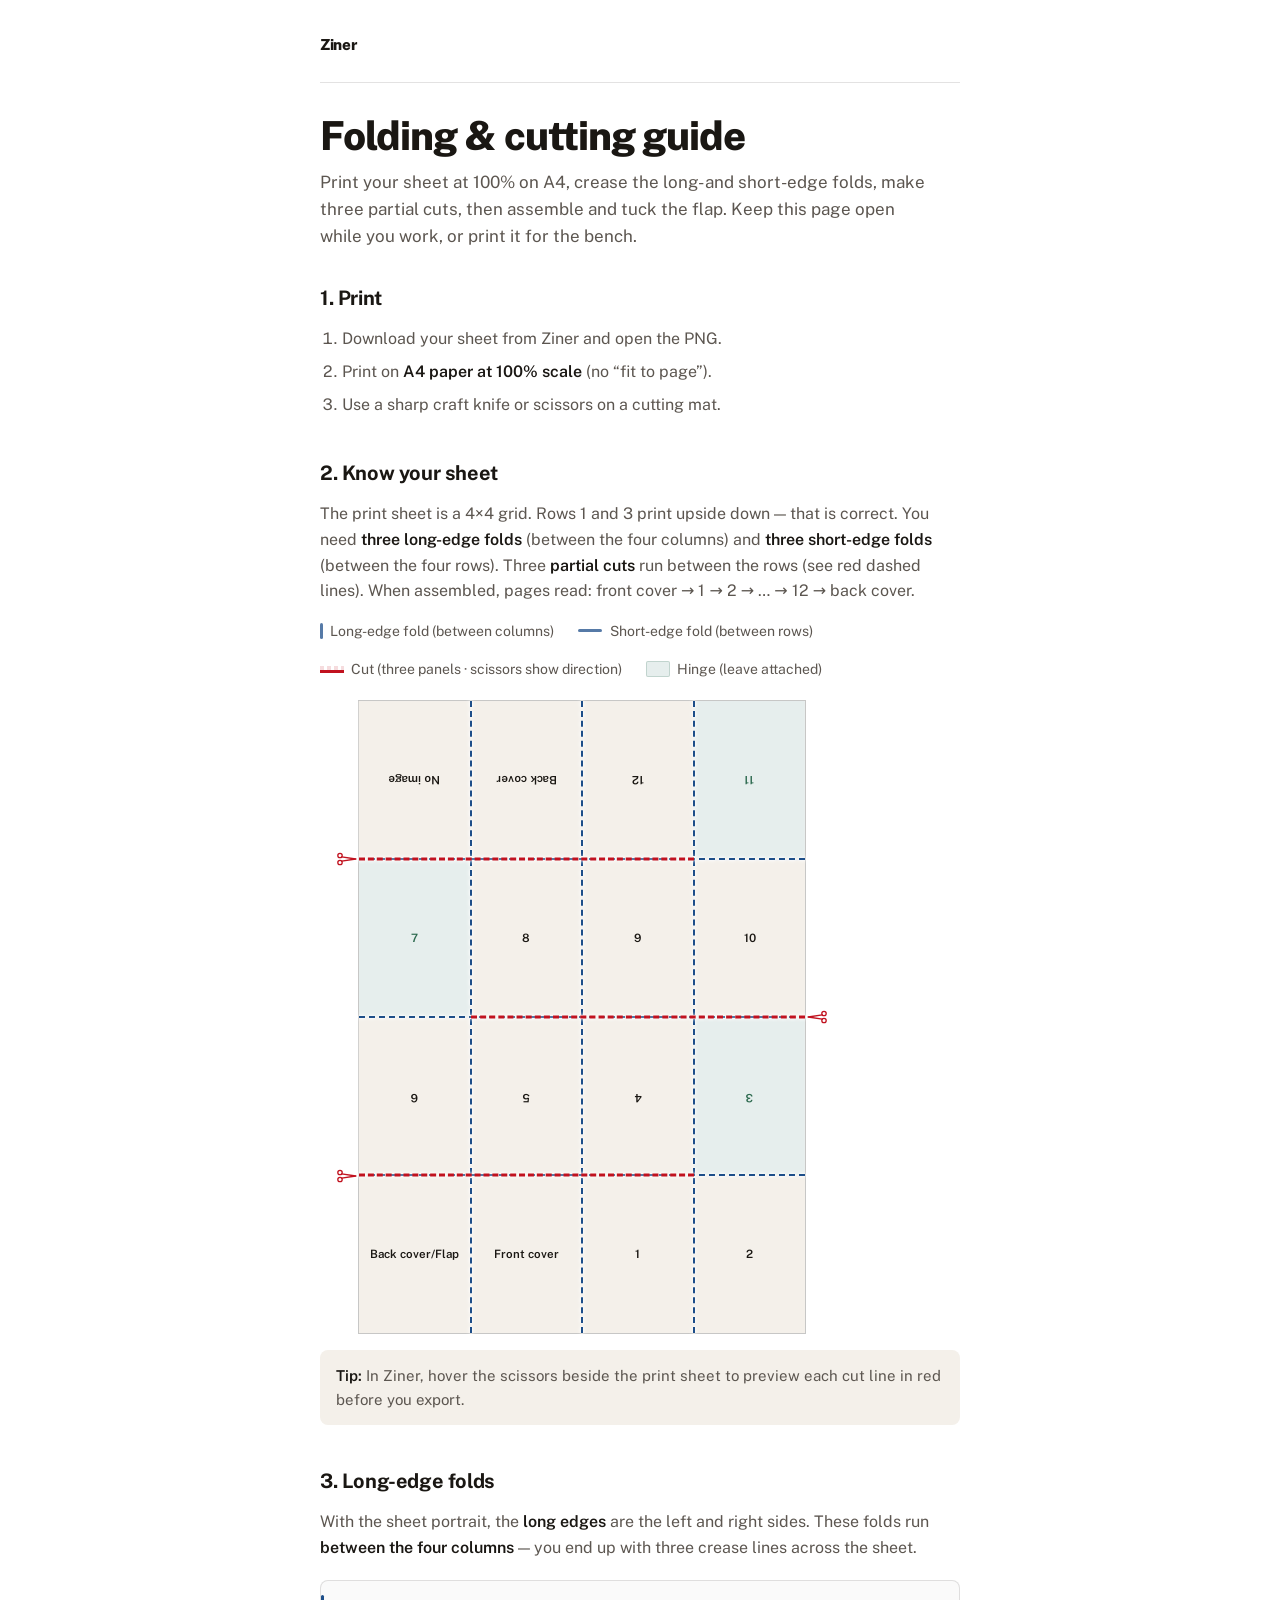
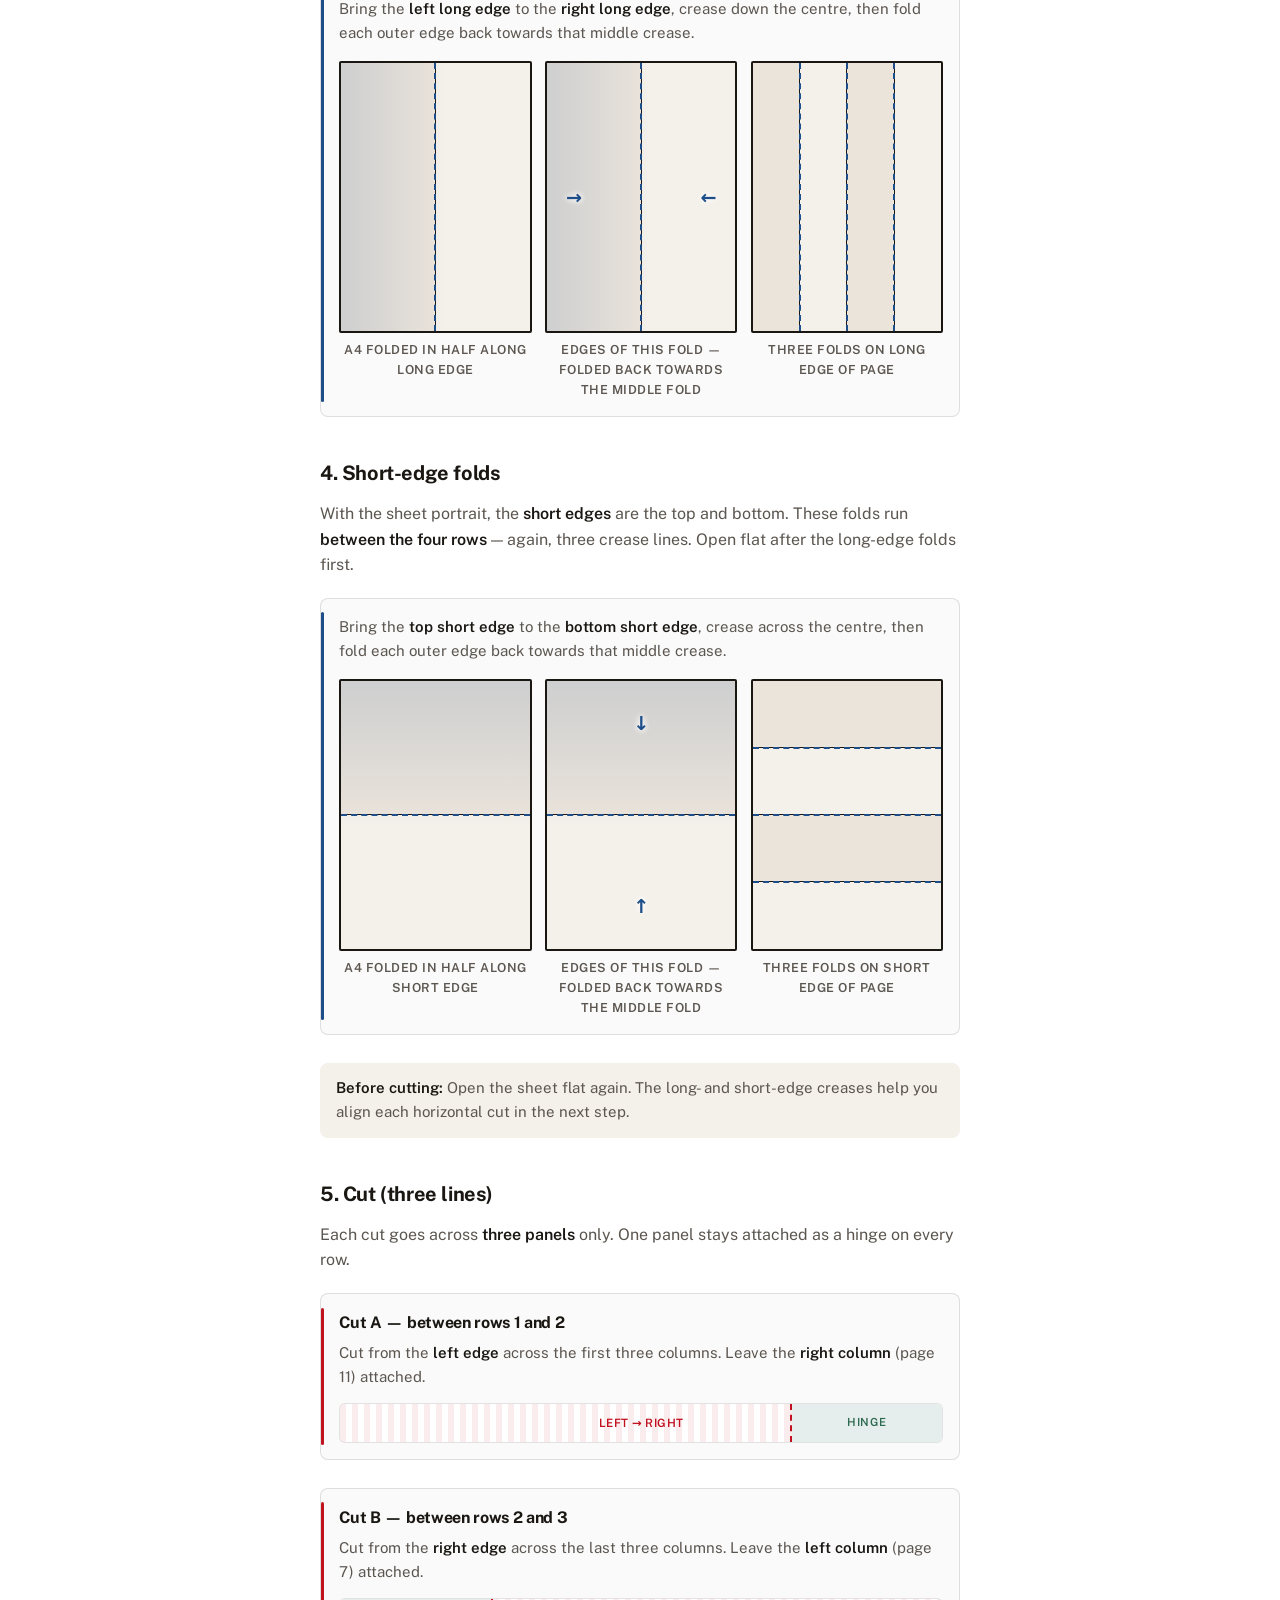
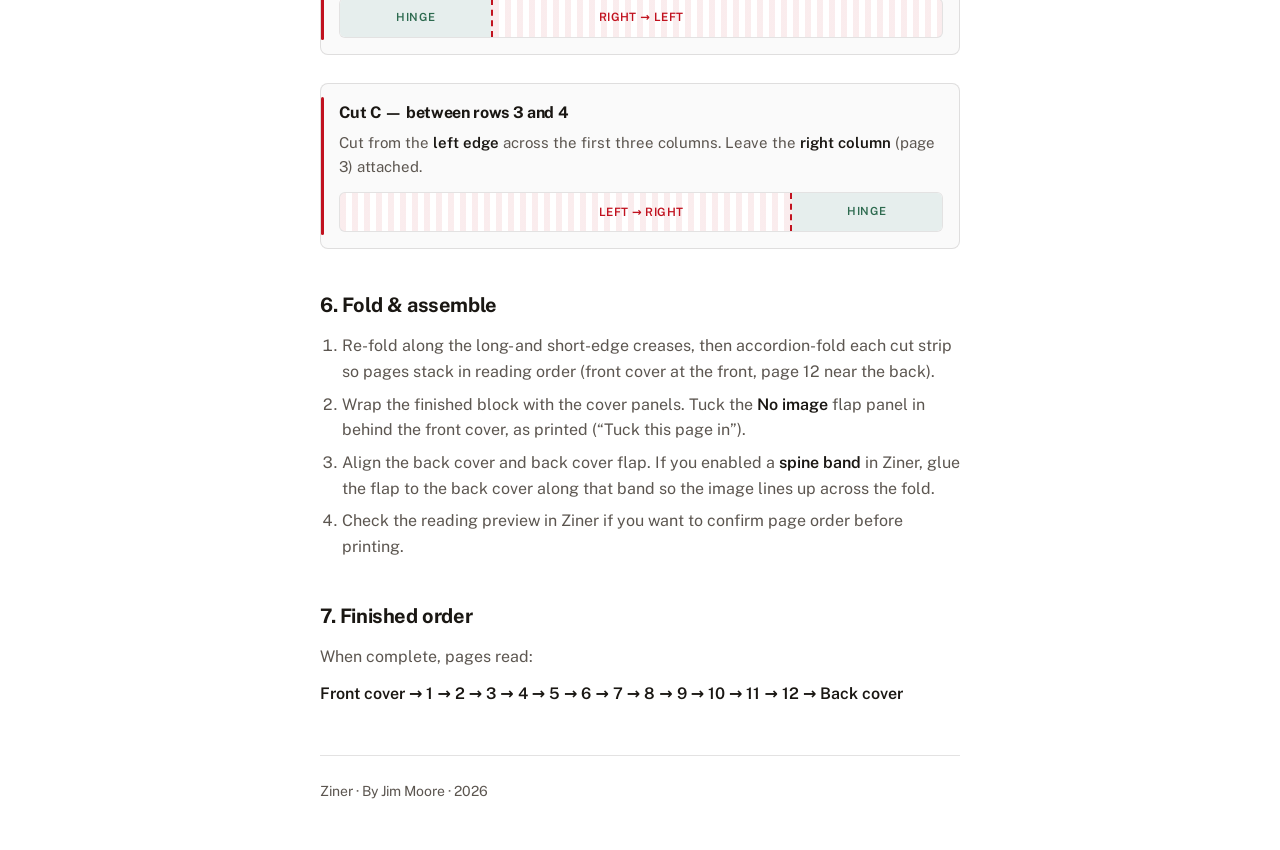
==== commit 06256fa2: "Remove Return to builder link from assembly guide footer. The guide opens in a new window, so a link" ====
--- a/assemble.html
+++ b/assemble.html
@@ -276,7 +276,7 @@
     </section>
 
     <footer class="footer">
-      <p>Ziner · By Jim Moore · 2026 · <a href="index.html">Return to builder</a></p>
+      <p>Ziner · By Jim Moore · 2026</p>
     </footer>
   </div>
 </body>
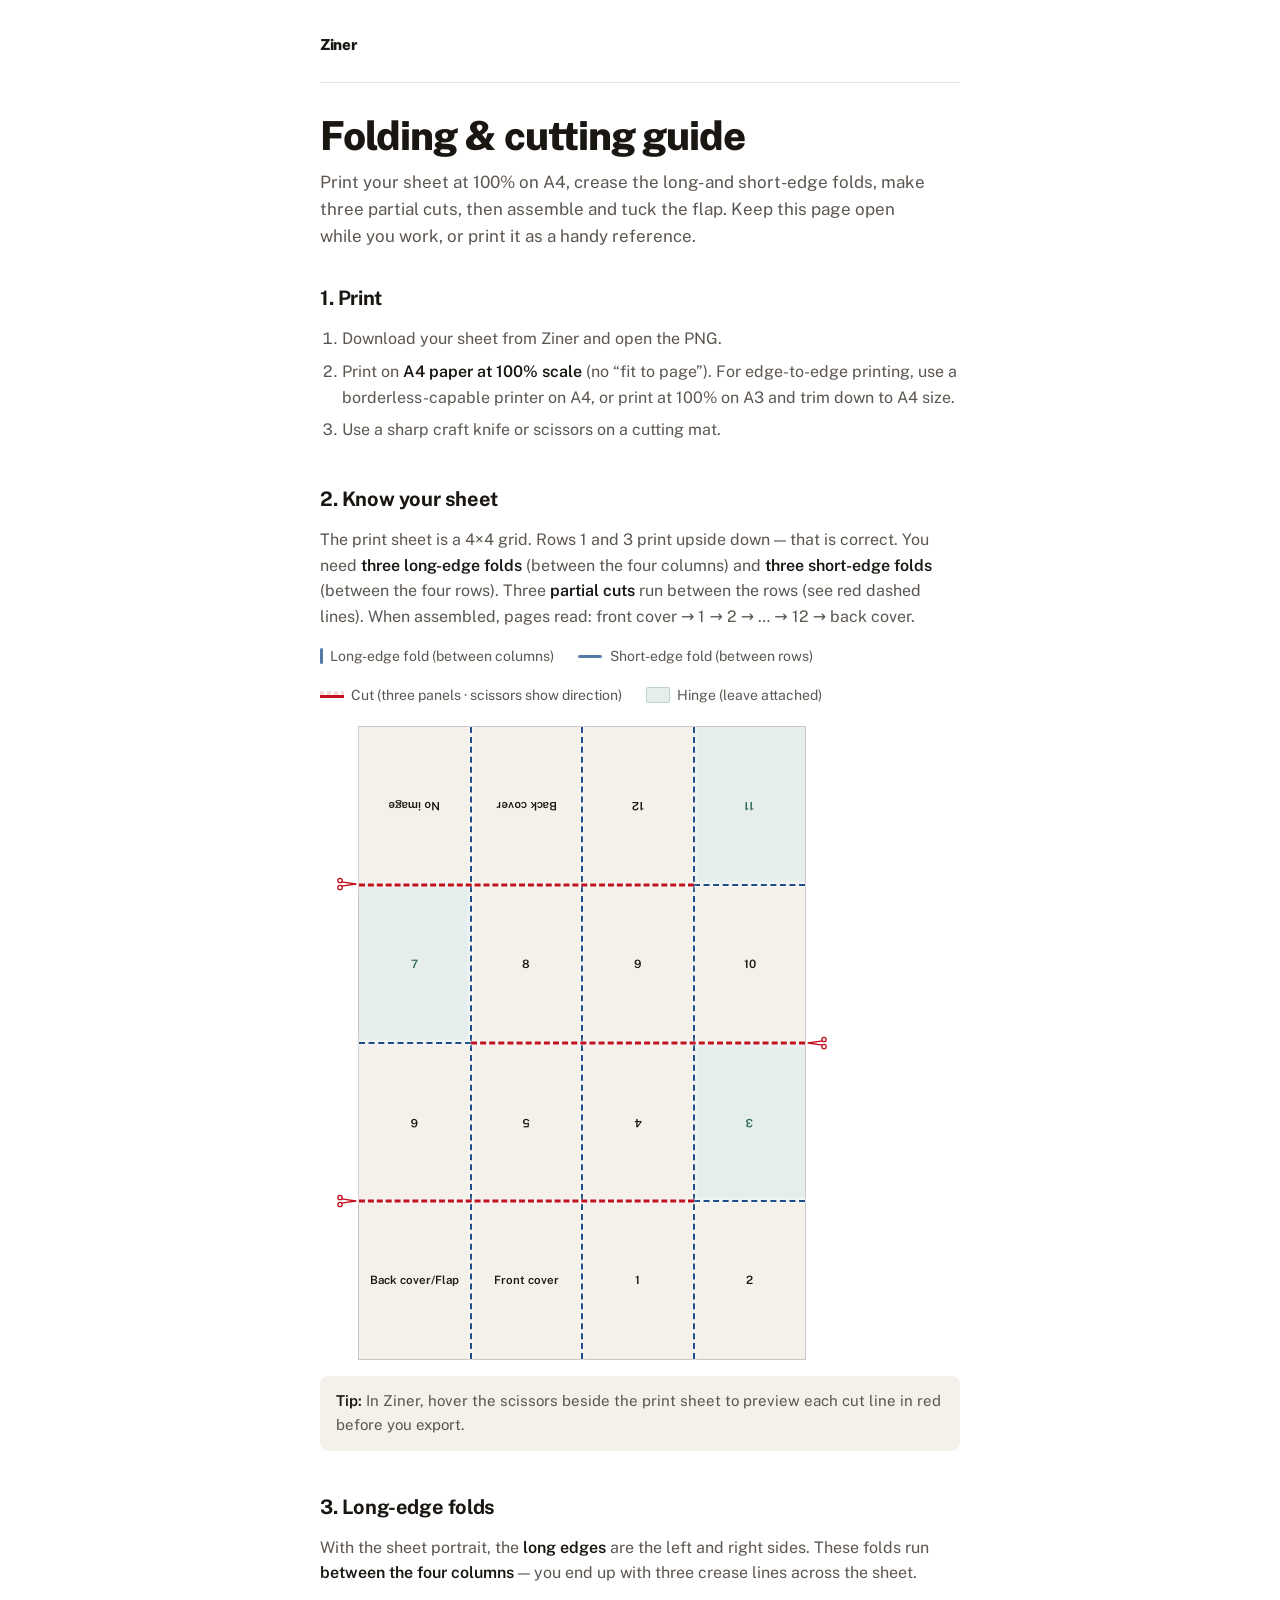
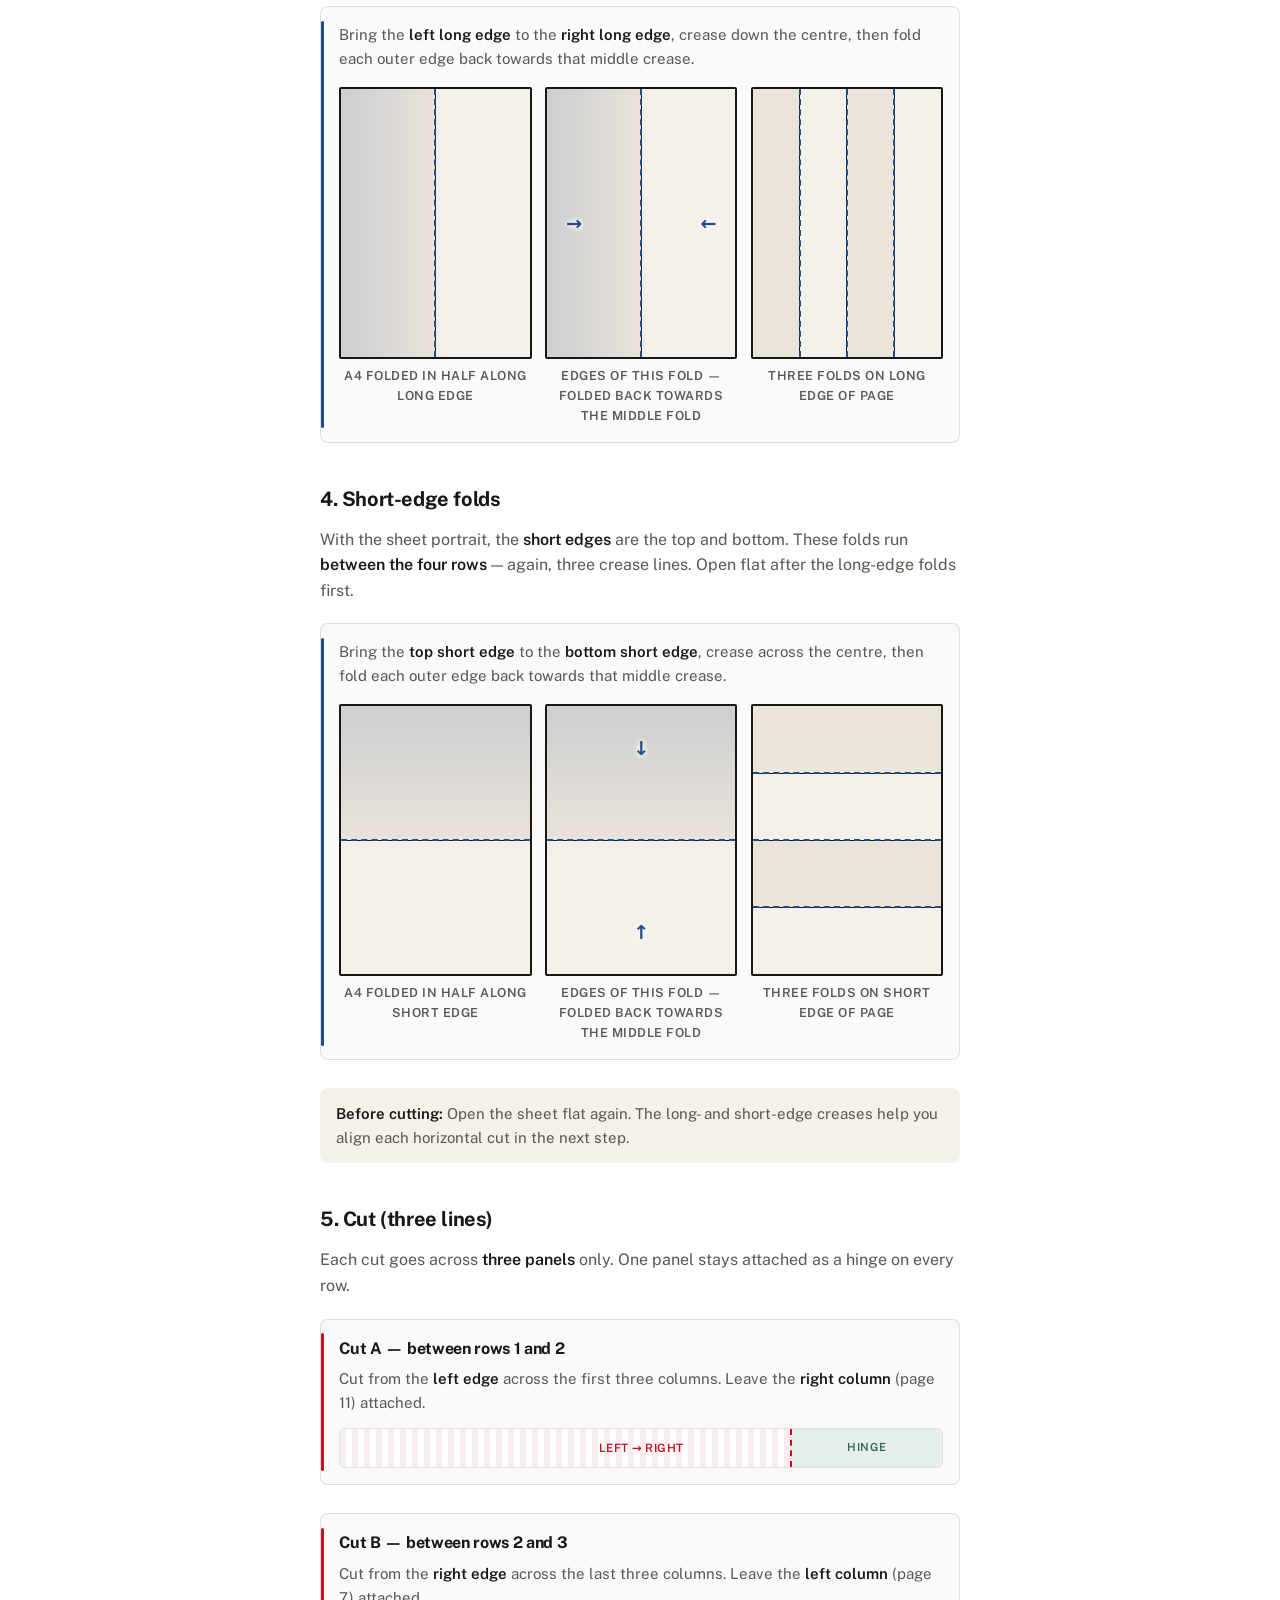
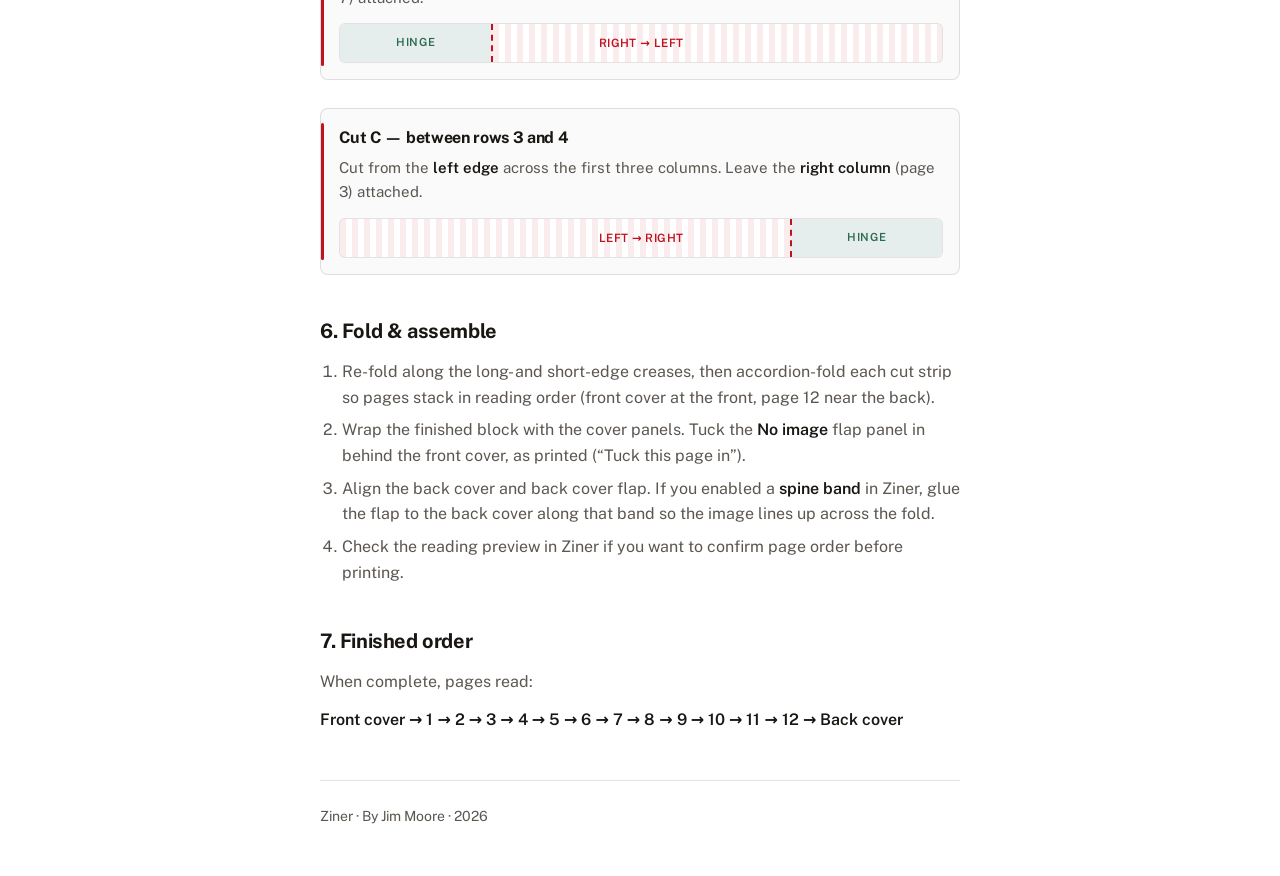
==== commit 3d241f96: "Clarify print guidance and refine assembly sheet diagram. Add edge-to-edge printing notes, limit sho" ====
--- a/assemble.html
+++ b/assemble.html
@@ -18,14 +18,14 @@
 
     <div class="hero">
       <h1 class="hero__title">Folding &amp; cutting guide</h1>
-      <p class="hero__lede">Print your sheet at 100% on A4, crease the long- and short-edge folds, make three partial cuts, then assemble and tuck the flap. Keep this page open while you work, or print it for the bench.</p>
+      <p class="hero__lede">Print your sheet at 100% on A4, crease the long- and short-edge folds, make three partial cuts, then assemble and tuck the flap. Keep this page open while you work, or print it as a handy reference.</p>
     </div>
 
     <section class="section">
       <h2>1. Print</h2>
       <ol>
         <li>Download your sheet from Ziner and open the PNG.</li>
-        <li>Print on <strong>A4 paper at 100% scale</strong> (no “fit to page”).</li>
+        <li>Print on <strong>A4 paper at 100% scale</strong> (no “fit to page”). For edge-to-edge printing, use a borderless-capable printer on A4, or print at 100% on A3 and trim down to A4 size.</li>
         <li>Use a sharp craft knife or scissors on a cutting mat.</li>
       </ol>
     </section>
--- a/assemble.css
+++ b/assemble.css
@@ -360,8 +360,6 @@
 }
 
 .sheet-diagram__fold-line--short {
-  left: 0;
-  right: 0;
   height: 0;
   border-top: 2.5px dashed var(--fold);
   transform: translateY(-50%);
@@ -369,14 +367,20 @@
 
 .sheet-diagram__fold-line--short.sheet-diagram__fold-line--pos-1 {
   top: 25%;
+  right: 0;
+  width: 25%;
 }
 
 .sheet-diagram__fold-line--short.sheet-diagram__fold-line--pos-2 {
   top: 50%;
+  left: 0;
+  width: 25%;
 }
 
 .sheet-diagram__fold-line--short.sheet-diagram__fold-line--pos-3 {
   top: 75%;
+  right: 0;
+  width: 25%;
 }
 
 .fold-block {
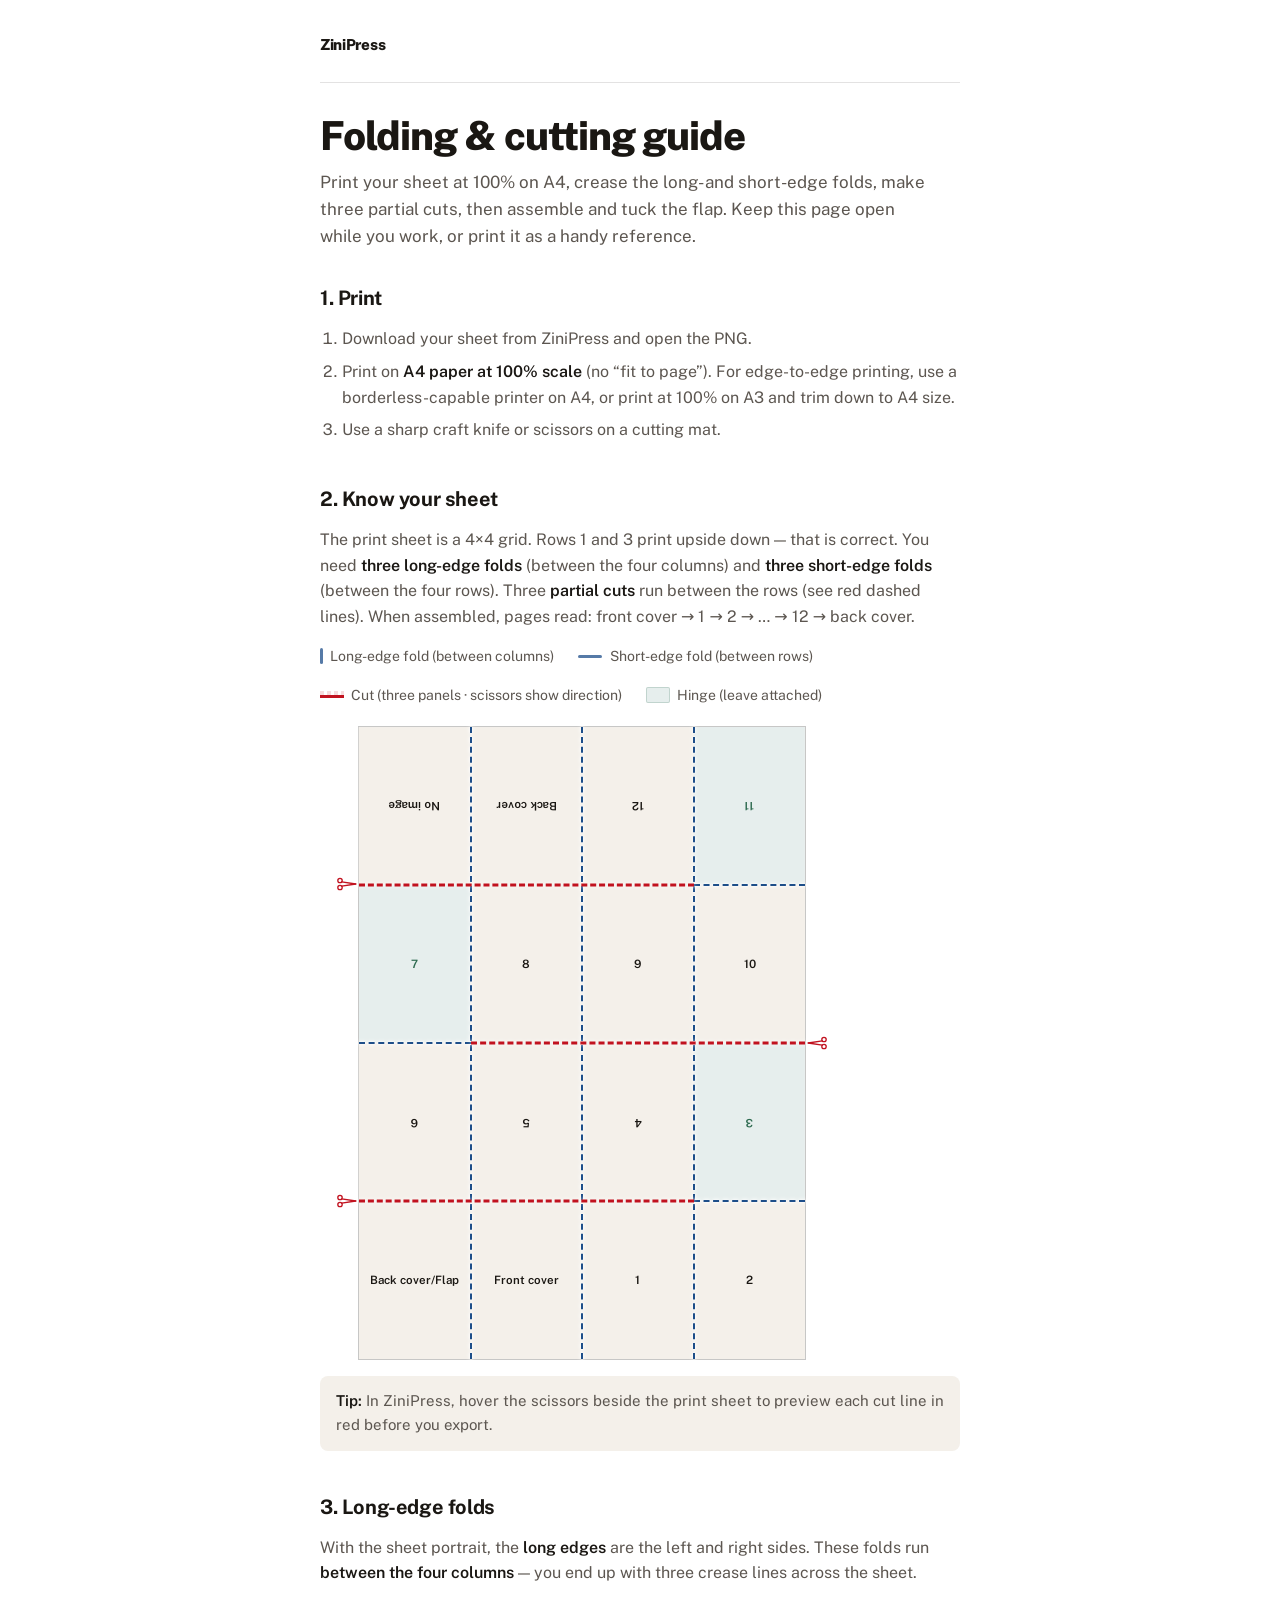
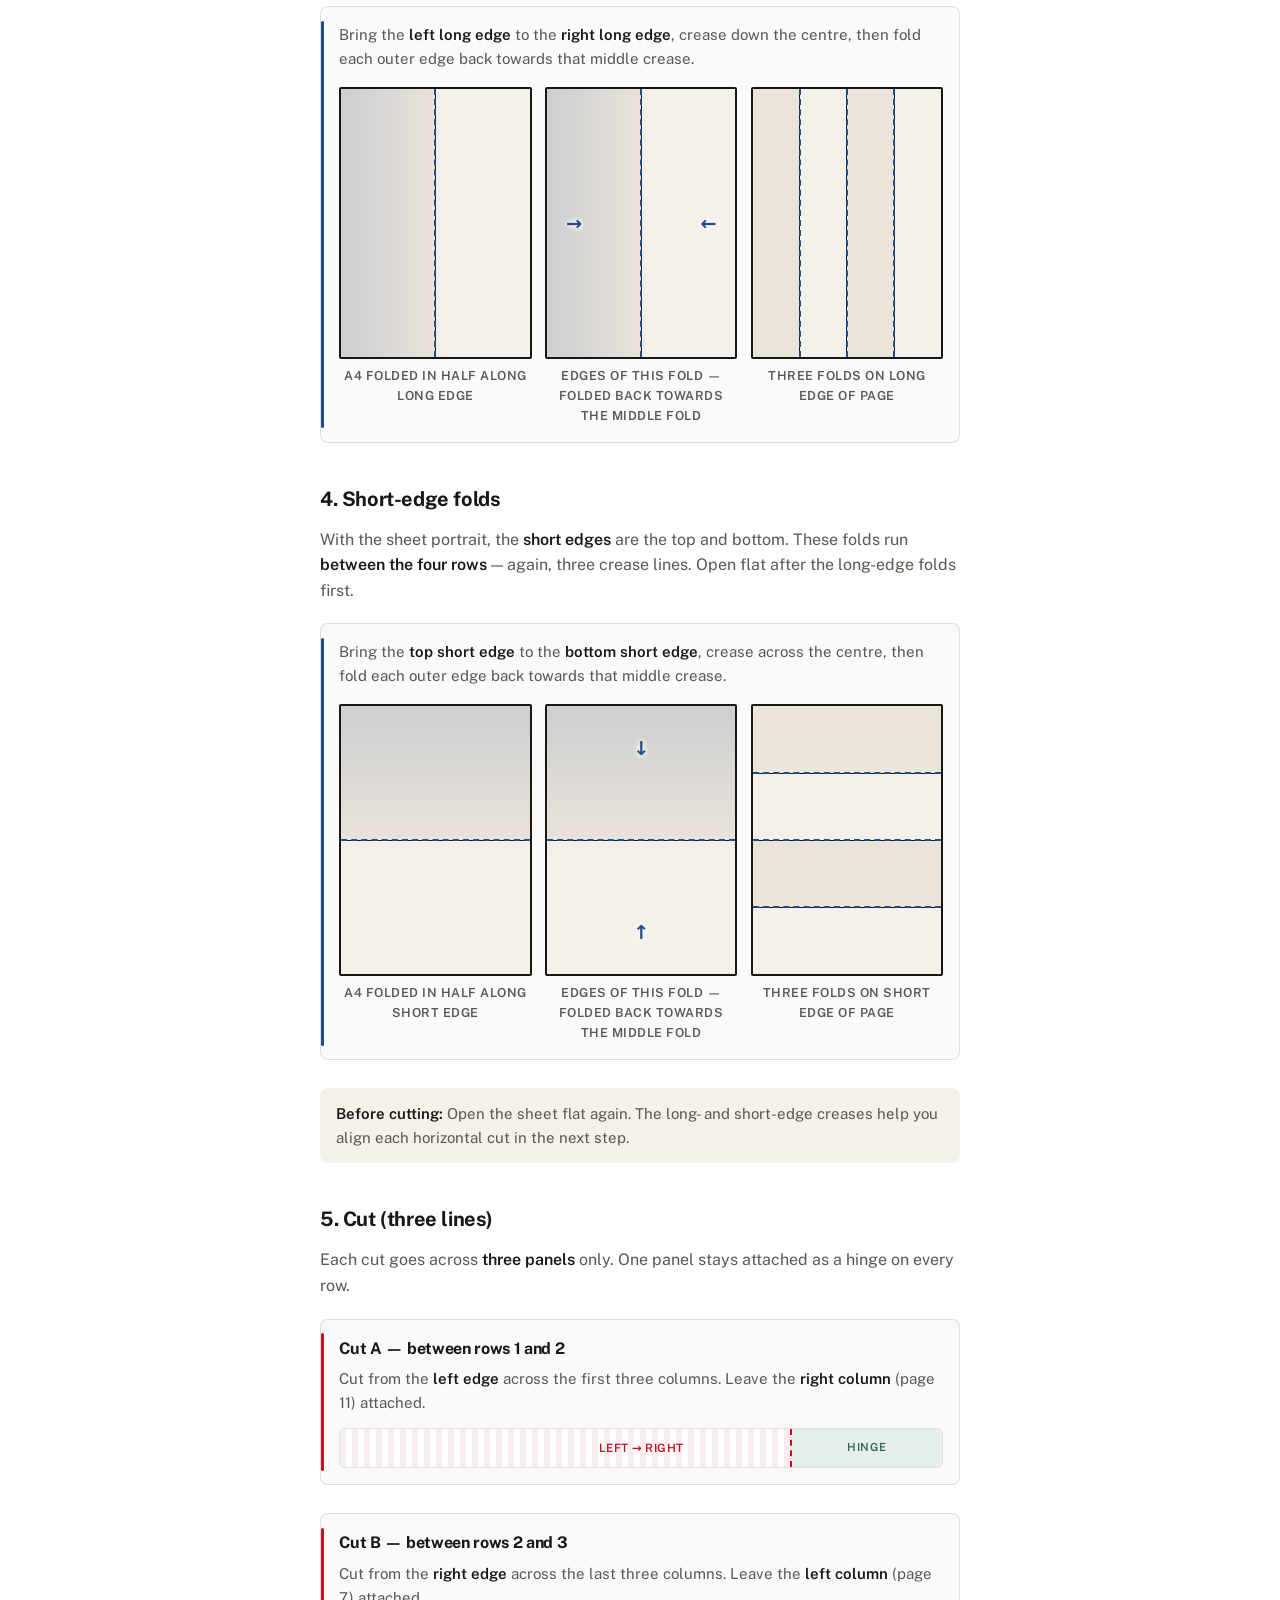
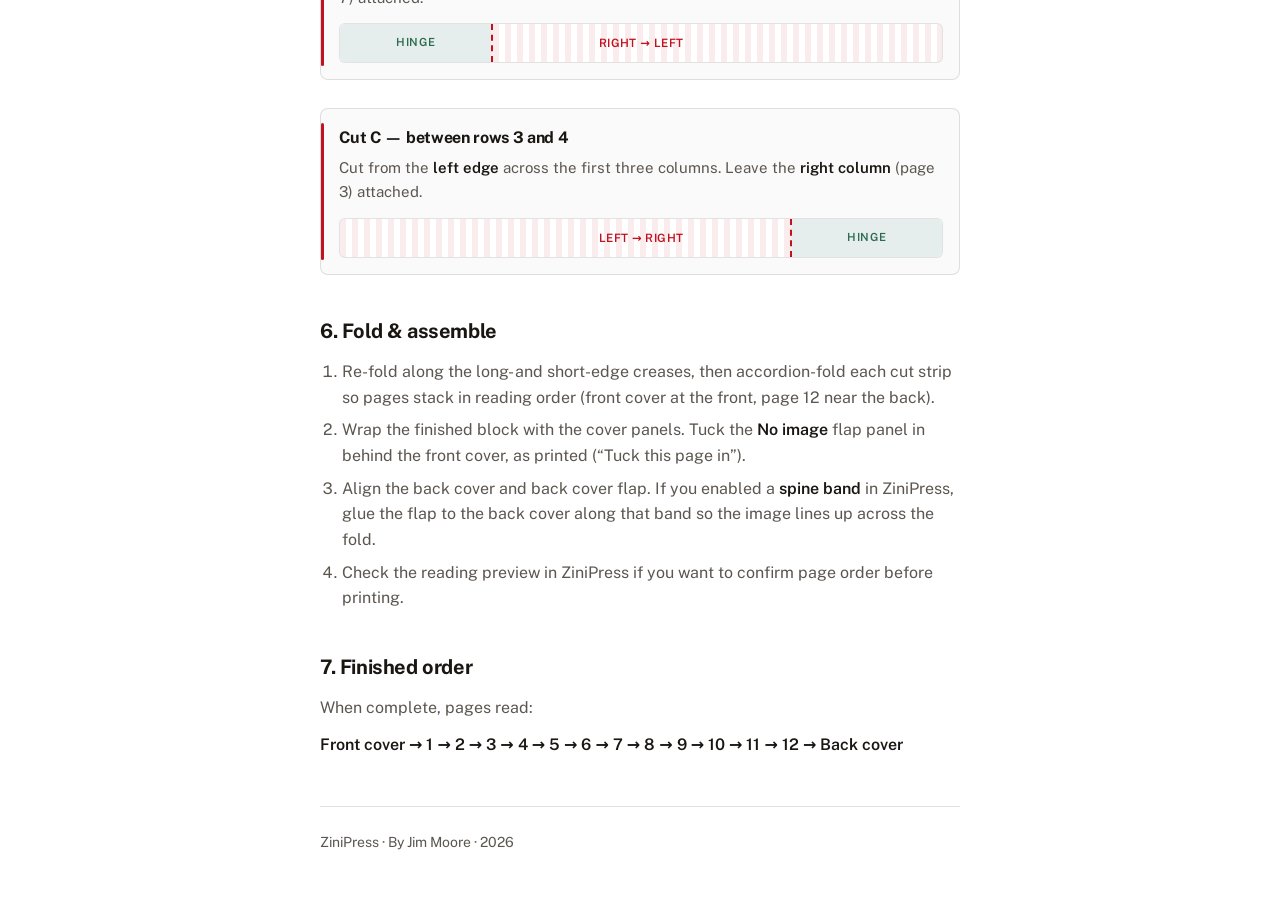
==== commit 58492732: "Rename app from Ziner to ZiniPress. Updates branding across the UI, assembly guide, README, and inte" ====
--- a/assemble.html
+++ b/assemble.html
@@ -3,8 +3,8 @@
 <head>
   <meta charset="UTF-8">
   <meta name="viewport" content="width=device-width, initial-scale=1.0">
-  <title>Folding &amp; cutting guide — Ziner</title>
-  <meta name="description" content="How to cut, fold, and assemble a Ziner zine from a single A4 print sheet.">
+  <title>Folding &amp; cutting guide — ZiniPress</title>
+  <meta name="description" content="How to cut, fold, and assemble a ZiniPress zine from a single A4 print sheet.">
   <link rel="preconnect" href="https://fonts.googleapis.com">
   <link rel="preconnect" href="https://fonts.gstatic.com" crossorigin>
   <link href="https://fonts.googleapis.com/css2?family=Public+Sans:wght@400;500;600;700;800&family=JetBrains+Mono:wght@400;500&display=swap" rel="stylesheet">
@@ -13,7 +13,7 @@
 <body>
   <div class="page">
     <header class="topbar">
-      <span class="topbar__brand">Ziner</span>
+      <span class="topbar__brand">ZiniPress</span>
     </header>
 
     <div class="hero">
@@ -24,7 +24,7 @@
     <section class="section">
       <h2>1. Print</h2>
       <ol>
-        <li>Download your sheet from Ziner and open the PNG.</li>
+        <li>Download your sheet from ZiniPress and open the PNG.</li>
         <li>Print on <strong>A4 paper at 100% scale</strong> (no “fit to page”). For edge-to-edge printing, use a borderless-capable printer on A4, or print at 100% on A3 and trim down to A4 size.</li>
         <li>Use a sharp craft knife or scissors on a cutting mat.</li>
       </ol>
@@ -111,7 +111,7 @@
         </div>
       </div>
 
-      <p class="note"><strong>Tip:</strong> In Ziner, hover the scissors beside the print sheet to preview each cut line in red before you export.</p>
+      <p class="note"><strong>Tip:</strong> In ZiniPress, hover the scissors beside the print sheet to preview each cut line in red before you export.</p>
     </section>
 
     <section class="section">
@@ -264,8 +264,8 @@
       <ol>
         <li>Re-fold along the long- and short-edge creases, then accordion-fold each cut strip so pages stack in reading order (front cover at the front, page 12 near the back).</li>
         <li>Wrap the finished block with the cover panels. Tuck the <strong>No image</strong> flap panel in behind the front cover, as printed (“Tuck this page in”).</li>
-        <li>Align the back cover and back cover flap. If you enabled a <strong>spine band</strong> in Ziner, glue the flap to the back cover along that band so the image lines up across the fold.</li>
-        <li>Check the reading preview in Ziner if you want to confirm page order before printing.</li>
+        <li>Align the back cover and back cover flap. If you enabled a <strong>spine band</strong> in ZiniPress, glue the flap to the back cover along that band so the image lines up across the fold.</li>
+        <li>Check the reading preview in ZiniPress if you want to confirm page order before printing.</li>
       </ol>
     </section>
 
@@ -276,7 +276,7 @@
     </section>
 
     <footer class="footer">
-      <p>Ziner · By Jim Moore · 2026</p>
+      <p>ZiniPress · By Jim Moore · 2026</p>
     </footer>
   </div>
 </body>
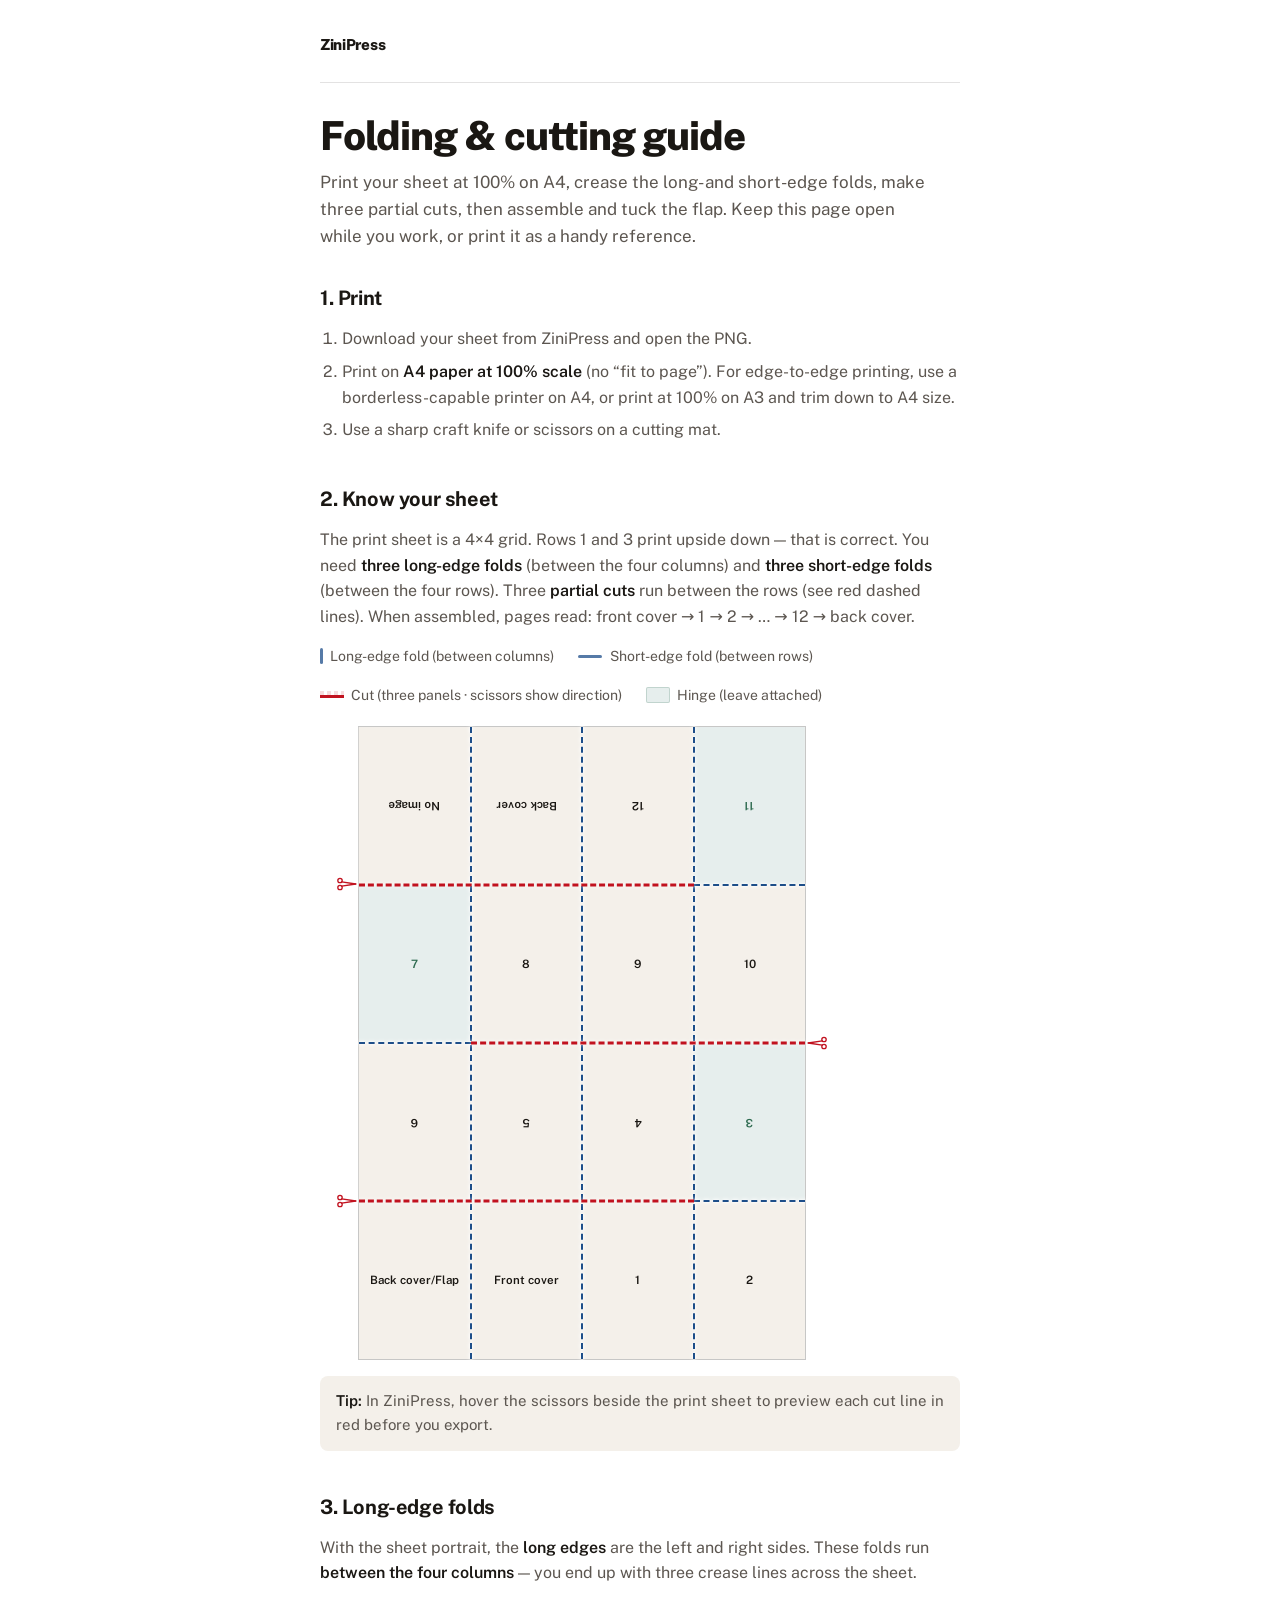
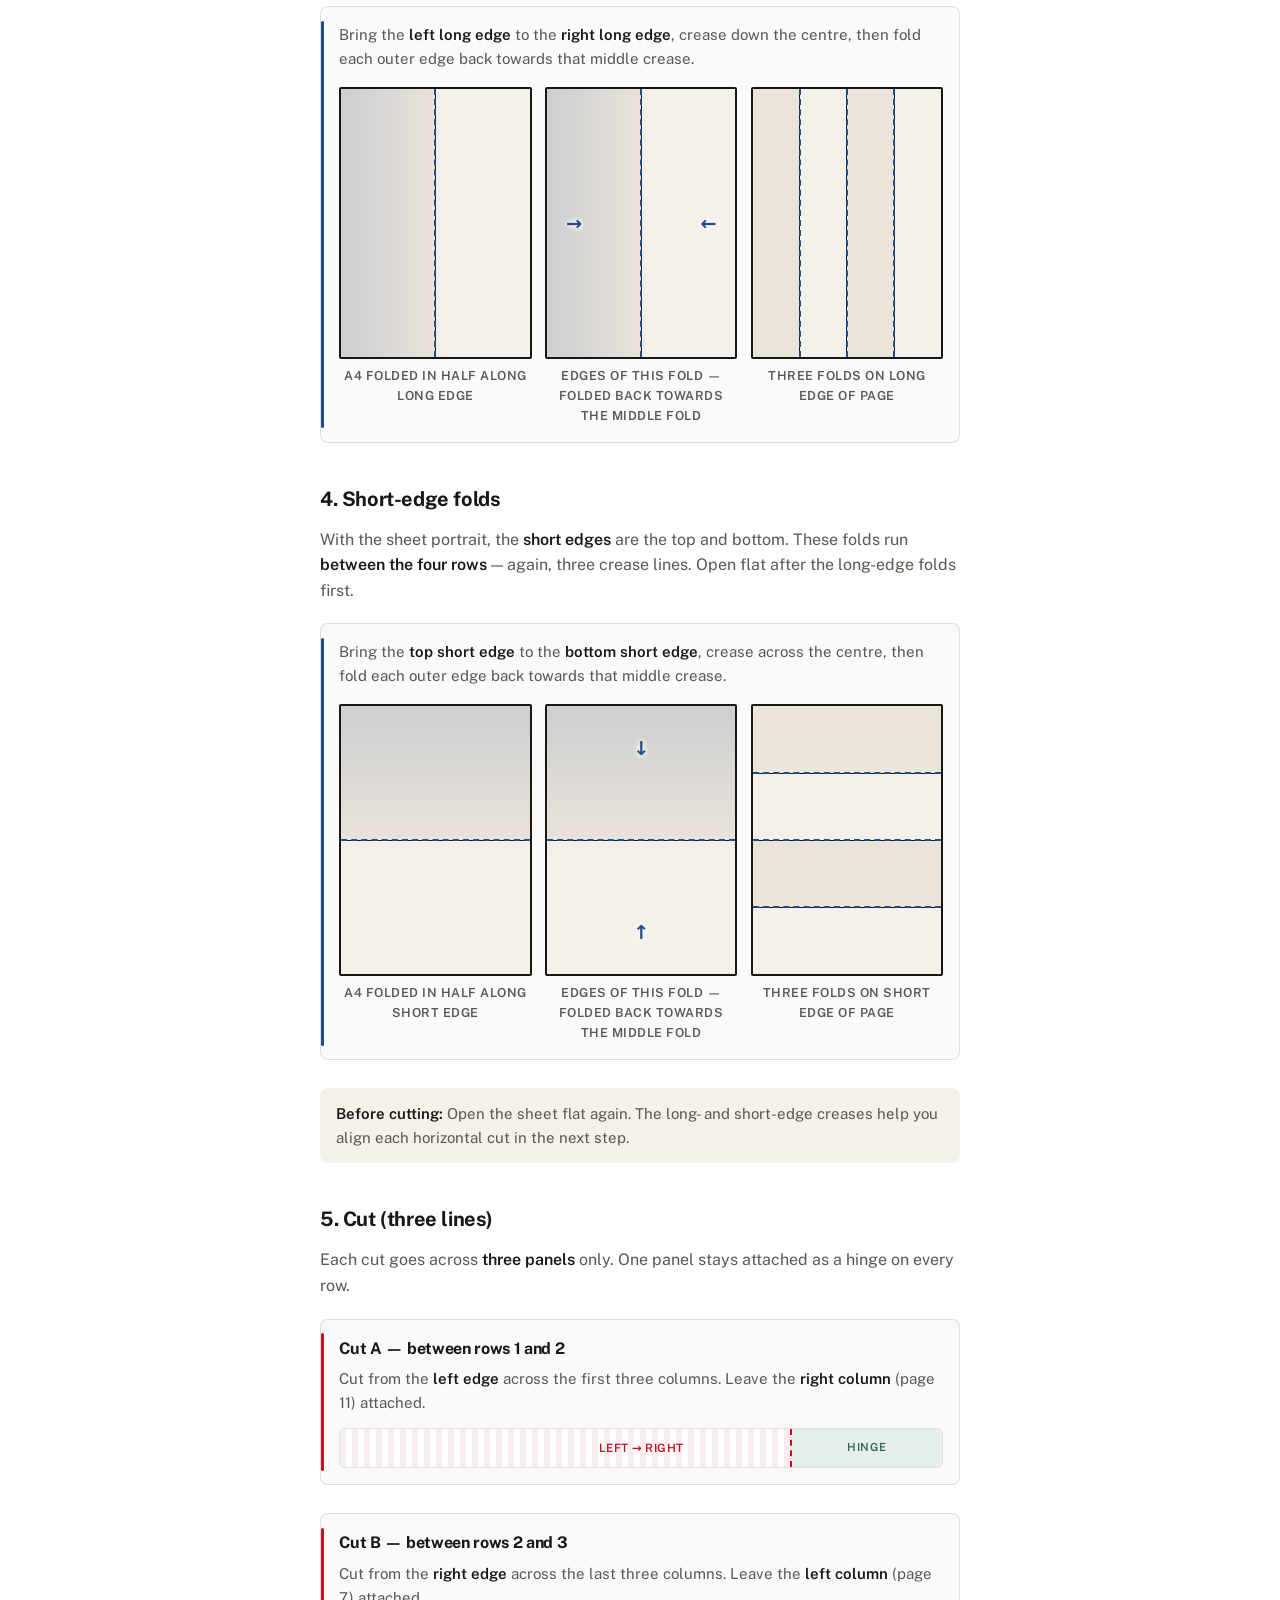
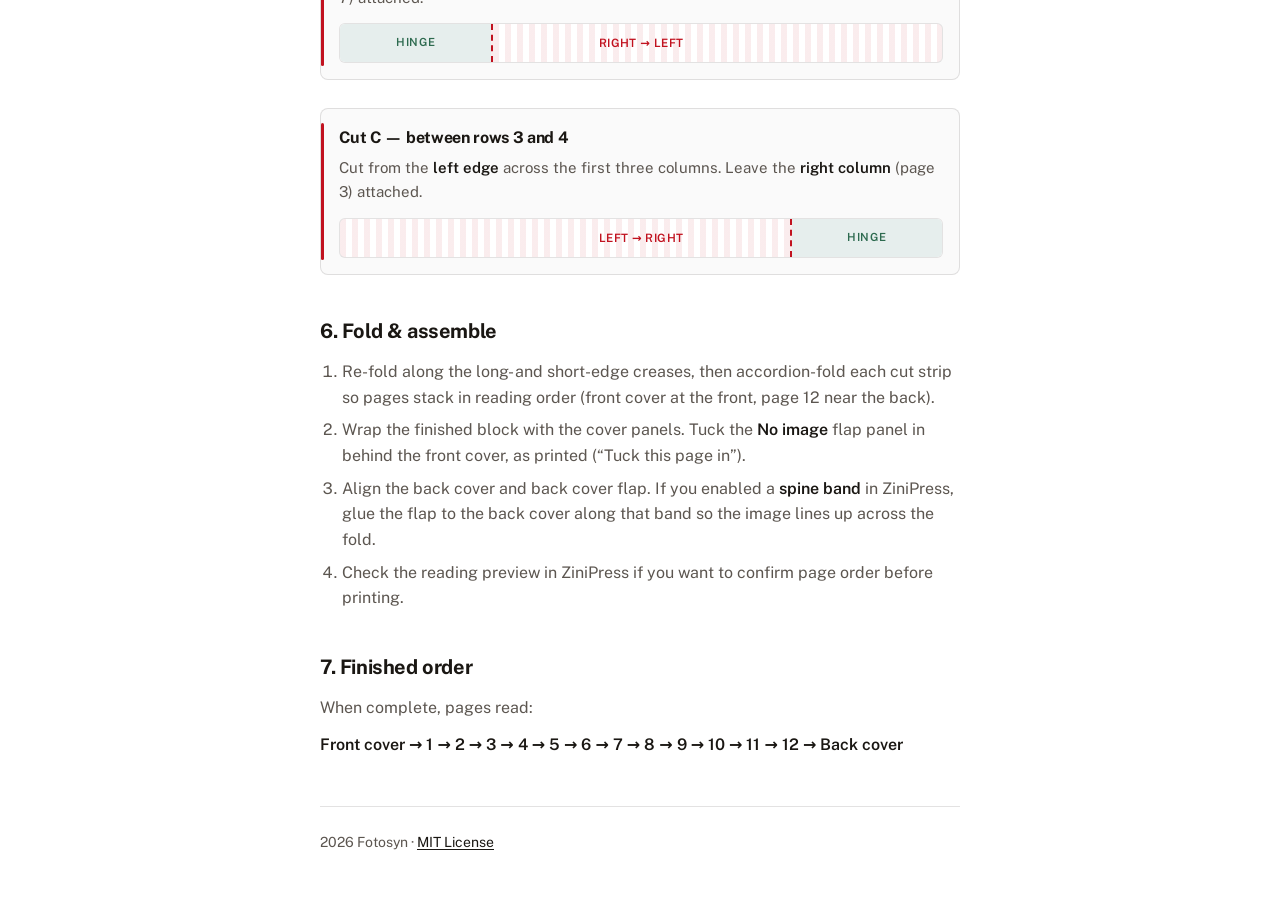
==== commit 41ebae24: "Shorten image note and update footers to 2026 Fotosyn · MIT License." ====
--- a/assemble.html
+++ b/assemble.html
@@ -276,7 +276,7 @@
     </section>
 
     <footer class="footer">
-      <p>ZiniPress · By Jim Moore · 2026</p>
+      <p>2026 Fotosyn · <a href="LICENSE">MIT License</a></p>
     </footer>
   </div>
 </body>
